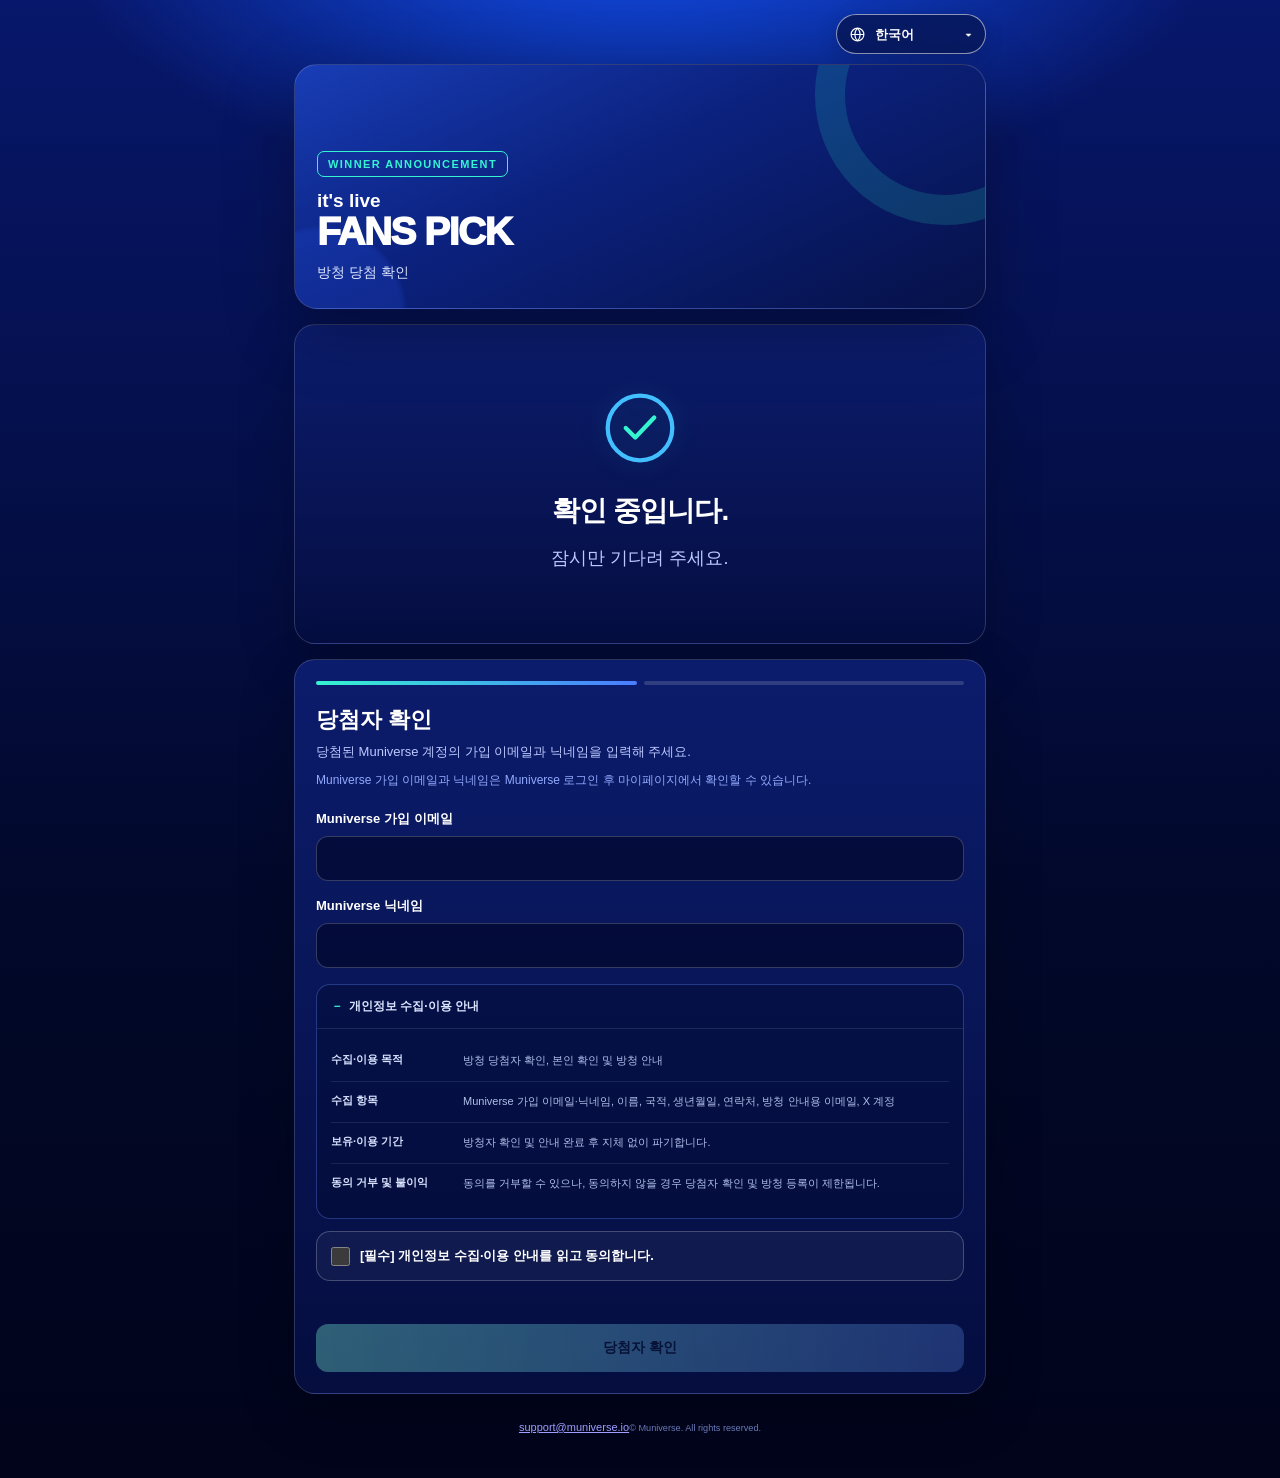
==== index.html @ 80bd9ce7 "Fix FANS PICK token recovery, request timing and undecided event date" ====
<!doctype html>
<html lang="ko" data-availability="blocked" data-page-state="closed"><head><meta charset="utf-8"><meta name="viewport" content="width=device-width,initial-scale=1,viewport-fit=cover"><meta name="color-scheme" content="dark"><meta name="referrer" content="no-referrer"><meta name="robots" content="noindex,nofollow,noarchive"><meta http-equiv="Content-Security-Policy" content="default-src 'none'; style-src 'self'; script-src 'self'; connect-src https://kkaoerbblpuszptiibvo.supabase.co; img-src 'self' data:; font-src 'self'; base-uri 'none'; form-action 'none'; object-src 'none'; upgrade-insecure-requests"><title>it's Live FANS PICK | 방청 당첨 확인</title><link rel="stylesheet" href="./styles.css"><link rel="stylesheet" href="./registration-v2.css"><link rel="stylesheet" href="./winner-ui.css"><link rel="stylesheet" href="./account-help.css"><link rel="stylesheet" href="./closed-page.css?v=20260908-closed2"><link rel="stylesheet" href="/music-core-attendee/availability.css?v=3"></head>
<body data-attendee-program="fans_pick"><main class="wrap"><header class="topbar"><span class="production-badge" id="statusBadge">OFFICIAL REGISTRATION</span><div class="language-picker"><svg class="language-icon" viewBox="0 0 24 24" aria-hidden="true"><circle cx="12" cy="12" r="9"></circle><path d="M3 12h18M12 3c2.5 2.6 3.8 5.6 3.8 9S14.5 18.4 12 21M12 3C9.5 5.6 8.2 8.6 8.2 12S9.5 18.4 12 21"></path></svg><select class="lang" id="lang" aria-label="Language / 언어"><option value="ko">한국어</option><option value="ja">日本語</option><option value="en">English</option><option value="zh-TW">繁體中文</option><option value="zh-CN">简体中文</option></select></div></header>
<section class="hero" aria-labelledby="heroTitle"><div class="hero-orb hero-orb-a" aria-hidden="true"></div><div class="hero-orb hero-orb-b" aria-hidden="true"></div><div class="hero-content"><span class="eyebrow">WINNER ANNOUNCEMENT</span><div class="its">it's live</div><div class="cover">FANS PICK</div><p class="hero-sub" id="heroTitle">방청 당첨 확인</p></div></section>
<section class="card closed-card" id="closedCard" aria-labelledby="closedTitle" aria-describedby="closedDesc" aria-live="polite"><div class="closed-content"><svg class="closed-icon" viewBox="0 0 80 80" aria-hidden="true"><circle cx="40" cy="40" r="34"></circle><path d="M25 40l10 10 20-21"></path></svg><h1 id="closedTitle">확인 중입니다.</h1><p class="lead closed-lead" id="closedDesc">잠시만 기다려 주세요.</p></div></section>
<section class="card" id="step1"><div class="steps" aria-hidden="true"><i class="on"></i><i></i></div><h1 id="step1Title">당첨자 확인</h1><p class="lead" id="step1Desc">당첨된 Muniverse 계정의 이메일과 닉네임을 입력해 주세요.</p><p class="account-help" id="step1AccountHelp">가입 이메일과 닉네임은 Muniverse 마이페이지에서 확인할 수 있습니다.</p><div class="field"><label for="email" id="emailLabel">Muniverse 가입 이메일</label><input id="email" type="email" maxlength="254" autocomplete="email" inputmode="email"></div><div class="field"><label for="nickname" id="nicknameLabel">Muniverse 닉네임</label><input id="nickname" maxlength="80" autocomplete="off"></div><div class="honeypot" aria-hidden="true"><label for="website">Website</label><input id="website" tabindex="-1" autocomplete="off"></div><details class="privacy" open><summary id="privacyTitle">개인정보 수집·이용 안내</summary><div class="privacy-panel" id="privacyText"></div></details><label class="consent-box"><input id="consent" type="checkbox"><span id="consentLabel">[필수] 개인정보 수집·이용에 동의합니다.</span></label><div class="message" id="verifyMessage" role="status" aria-live="polite"></div><button class="primary" id="verifyBtn" type="button" disabled>당첨자 확인</button></section>
<section class="card hidden" id="step2"><div class="steps" aria-hidden="true"><i class="on"></i><i class="on"></i></div><h1 id="step2Title">방청자 정보 입력</h1><p class="lead" id="step2Desc">본인 확인과 방청 안내에 사용할 정보를 입력합니다.</p><div class="grid"><div class="field"><label for="name" id="nameLabel">이름</label><input id="name" maxlength="100" autocomplete="name"></div><div class="field"><label for="birthDate" id="birthLabel">생년월일</label><input id="birthDate" type="date" autocomplete="bday"></div><div class="field full-span"><label id="nationalityLabel">국적</label><div class="choice-row" role="radiogroup" aria-labelledby="nationalityLabel"><label class="choice-card"><input type="radio" name="nationalityMode" value="KR" checked><span id="nationalityKoreanLabel">한국인</span></label><label class="choice-card"><input type="radio" name="nationalityMode" value="NON_KR"><span id="nationalityForeignLabel">한국인 아님</span></label></div><div id="countryWrap" class="sub-field hidden"><label for="country" id="countryLabel">국가 선택</label><select id="country" autocomplete="country"></select></div><input id="nationality" type="hidden" value="KR"><p class="hint" id="nationalityHint"></p></div><div class="field full-span phone-field"><label id="phoneLabel">연락처</label><div class="choice-row" role="radiogroup" aria-labelledby="phoneLabel"><label class="choice-card"><input type="radio" name="phoneMode" value="KR" checked><span id="phoneKoreanLabel">한국 번호 있음</span></label><label class="choice-card"><input type="radio" name="phoneMode" value="INTL"><span id="phoneInternationalLabel">한국 번호 없음</span></label></div><div id="koreanPhoneWrap" class="sub-field"><input id="koreanPhone" type="tel" maxlength="20" autocomplete="tel-national" placeholder="010-1234-5678"></div><div id="internationalPhoneWrap" class="sub-field hidden"><input id="internationalPhone" type="tel" maxlength="40" autocomplete="tel" placeholder="+1 212 555 1234"></div><input id="phone" type="hidden"><p class="hint" id="phoneHint"></p></div></div><div class="field field-top"><label for="xAccount" id="xAccountLabel">X 계정</label><input id="xAccount" maxlength="100" autocomplete="off" autocapitalize="none" spellcheck="false" placeholder="@username"><p class="hint" id="xAccountHint">@아이디 또는 X 프로필 주소를 입력해 주세요.</p></div><div class="field field-top"><label for="contactEmail" id="contactLabel">방청 안내용 이메일</label><input id="contactEmail" type="email" maxlength="254" autocomplete="email"><p class="hint" id="contactHint"></p></div><div class="notice" id="noticeText">만 15세 이상만 참여할 수 있습니다. 방청 당일 사진이 있는 신분증이 필요합니다.</div><div class="message error" id="submitMessage" role="status" aria-live="polite"></div><button class="primary" id="submitBtn" type="button">방청자 정보 등록</button></section>
<section class="card hidden" id="done" aria-live="polite"><div class="done-wrap"><div class="done-check" id="doneCheck">✓</div><h1 id="doneTitle">등록 완료</h1><p class="lead" id="doneDesc">방청자 정보가 정상적으로 등록되었습니다.</p></div></section><section class="card hidden already-card" id="already" aria-live="polite"><h1 id="alreadyMessage">이미 등록이 완료되었습니다.</h1></section><footer><a href="mailto:support@muniverse.io">support@muniverse.io</a><small>© Muniverse. All rights reserved.</small></footer></main>
<script src="/music-core-attendee/availability.js?v=20260908-qa9" defer></script><script src="./backend-router.js?v=20260908-qa9" defer></script><script src="./app.js?v=20260908-qa9" defer></script><script src="./account-help.js" defer></script><script src="./phone.js" defer></script><script src="./x-account.js?v=20260831-x1" defer></script><script src="./winner-ui.js" defer></script></body></html>
---- styles.css ----
:root{--mint:#35f4d0;--blue:#2e67ff;--line:rgba(255,255,255,.16);--muted:#bcc8ff;--bg:#02082a}*{box-sizing:border-box}html,body{margin:0;min-height:100%;background:var(--bg);color:#fff;font-family:-apple-system,BlinkMacSystemFont,"Segoe UI","Noto Sans KR","Noto Sans JP",Arial,sans-serif}body{min-height:100vh;background:radial-gradient(900px 480px at 50% -8%,#1457ff 0%,transparent 67%),linear-gradient(180deg,#07176b 0%,#02082a 61%,#01041a 100%)}button,input,select{font:inherit}.wrap{max-width:720px;margin:auto;padding:14px 14px calc(42px + env(safe-area-inset-bottom))}.topbar{display:flex;justify-content:space-between;align-items:center;gap:12px;margin-bottom:10px}.production-badge{font-size:10px;font-weight:900;color:#001a36;background:var(--mint);padding:7px 10px;border-radius:999px;letter-spacing:.07em}.language-picker{position:relative;display:flex;align-items:center;min-width:150px;height:40px;border:1px solid rgba(255,255,255,.55);border-radius:999px;background:rgba(8,25,96,.92);box-shadow:0 5px 20px rgba(0,0,0,.16)}.language-icon{position:absolute;left:12px;width:17px;height:17px;fill:none;stroke:#fff;stroke-width:1.7;pointer-events:none}.lang{width:100%;height:100%;appearance:none;-webkit-appearance:none;background:transparent;color:#fff;border:0;border-radius:999px;padding:0 32px 0 38px;font-size:13px;font-weight:750;outline:none;cursor:pointer}.language-picker:after{content:"⌄";position:absolute;right:12px;top:7px;color:#fff;font-size:17px;pointer-events:none}.lang option{background:#07185f;color:#fff}.hero{position:relative;overflow:hidden;border:1px solid var(--line);border-radius:23px;padding:26px 22px;min-height:245px;display:flex;flex-direction:column;justify-content:flex-end;background:linear-gradient(155deg,#183db6 0%,#0b217d 44%,#061148 100%);box-shadow:0 20px 70px rgba(0,0,0,.3)}.hero-orb{position:absolute;border-radius:50%;pointer-events:none}.hero-orb-a{width:260px;height:260px;right:-90px;top:-100px;border:30px solid rgba(45,244,208,.15)}.hero-orb-b{width:170px;height:170px;left:-60px;bottom:-90px;background:rgba(49,93,255,.18);filter:blur(2px)}.hero-content{position:relative;z-index:1}.eyebrow{display:inline-flex;border:1px solid var(--mint);color:var(--mint);padding:6px 10px;border-radius:7px;font-size:11px;font-weight:900;letter-spacing:.13em;margin-bottom:13px}.its{font-size:19px;font-weight:800;font-style:normal}.cover{font-size:39px;line-height:1;font-weight:950;letter-spacing:-.04em}.hero-sub{margin:13px 0 0;color:#dce5ff;font-size:14px}.card{margin-top:15px;padding:21px;background:linear-gradient(180deg,rgba(12,29,111,.97),rgba(5,14,64,.97));border:1px solid var(--line);border-radius:21px;box-shadow:0 18px 55px rgba(0,0,0,.22)}.steps{display:flex;gap:7px;margin-bottom:20px}.steps i{height:4px;flex:1;background:rgba(255,255,255,.15);border-radius:99px}.steps i.on{background:linear-gradient(90deg,var(--mint),#4a7cff)}h1{font-size:22px;margin:0 0 7px}.lead{font-size:13px;line-height:1.6;color:var(--muted);margin:0 0 21px}.field{margin-bottom:16px}.field-top{margin-top:16px}label{display:block;font-size:13px;font-weight:850;margin-bottom:8px}input,.field select{width:100%;background:rgba(0,5,36,.58);color:#fff;border:1px solid rgba(255,255,255,.2);border-radius:12px;padding:13px;font-size:15px;outline:none}.field select{appearance:none;-webkit-appearance:none;padding-right:36px;background-image:linear-gradient(45deg,transparent 50%,#9eb0ea 50%),linear-gradient(135deg,#9eb0ea 50%,transparent 50%);background-position:calc(100% - 17px) 50%,calc(100% - 12px) 50%;background-size:5px 5px,5px 5px;background-repeat:no-repeat}.field select option,.phone-mode option{background:#07185f;color:#fff}input:focus,.field select:focus{border-color:var(--mint);box-shadow:0 0 0 3px rgba(53,244,208,.11)}.privacy{margin:11px 0 0;border:1px solid rgba(95,132,255,.35);border-radius:14px;background:rgba(2,8,42,.38);overflow:hidden}.privacy summary{cursor:pointer;color:#dce5ff;font-size:12px;font-weight:800;padding:13px 14px;list-style:none}.privacy summary::-webkit-details-marker{display:none}.privacy summary:before{content:"＋";display:inline-block;width:18px;color:var(--mint)}.privacy[open] summary:before{content:"－"}.privacy[open] summary{border-bottom:1px solid rgba(255,255,255,.1)}.privacy-panel{padding:12px 14px 14px}.privacy-mode{padding:10px 11px;border-radius:10px;background:rgba(53,244,208,.08);border:1px solid rgba(53,244,208,.2);color:#dffff8;font-size:11px;line-height:1.55;margin-bottom:9px}.privacy-law{font-size:10.5px;color:#91a9ff;margin:0 0 9px;line-height:1.5}.privacy-grid{margin:0}.privacy-grid>div{display:grid;grid-template-columns:104px 1fr;gap:10px;padding:9px 0;border-top:1px solid rgba(255,255,255,.08)}.privacy-grid>div:first-child{border-top:0}.privacy-grid dt{font-size:11px;font-weight:850;color:#cdd8ff}.privacy-grid dd{margin:0;font-size:11px;line-height:1.58;color:#aebcec;word-break:keep-all}.privacy-grid dd b{color:#e6edff}.privacy-footnote{margin:9px 0 0;font-size:10px;line-height:1.55;color:#7488c8}.consent-box{display:flex;gap:10px;align-items:flex-start;padding:14px;border:1px solid rgba(255,255,255,.22);border-radius:14px;background:rgba(255,255,255,.045);margin:12px 0 0;cursor:pointer}.consent-box:has(input:checked){border-color:rgba(53,244,208,.48);background:rgba(53,244,208,.07)}.consent-box input{width:19px;height:19px;margin:1px 0 0;accent-color:var(--mint);flex:0 0 auto}.consent-box span{font-size:13px;line-height:1.5}.primary{width:100%;margin-top:14px;padding:15px;border:0;border-radius:12px;color:#001937;background:linear-gradient(100deg,var(--mint),#2f73ff);font-size:14px;font-weight:900;cursor:pointer}.primary:disabled{opacity:.38;cursor:not-allowed;filter:saturate(.6)}.grid{display:grid;grid-template-columns:1fr 1fr;gap:12px}.grid .field{margin:0}.hint{font-size:12px;color:#9eb0ea;margin:7px 0 0;line-height:1.55}.compact-hint{font-size:11px}.phone-field{margin-bottom:4px}.phone-mode{width:100%;background:rgba(0,5,36,.58);color:#fff;border:1px solid rgba(255,255,255,.2);border-radius:12px;padding:12px 13px;margin-bottom:9px;outline:none}.phone-input-row{display:grid;grid-template-columns:auto 1fr;align-items:stretch}.dial-prefix{min-width:72px;display:flex;align-items:center;justify-content:center;padding:0 12px;border:1px solid rgba(255,255,255,.2);border-right:0;border-radius:12px 0 0 12px;background:rgba(20,42,123,.92);color:#dce5ff;font-weight:850;font-size:14px}.phone-input-row input{border-radius:0 12px 12px 0}.other-code{margin:9px 0 0}.other-code label{font-size:11px;color:#b9c8f6}.other-code input{max-width:160px}.notice{margin-top:17px;padding:13px;border-radius:13px;background:rgba(53,244,208,.06);border:1px solid rgba(53,244,208,.18);color:#dcfff7;font-size:12px;line-height:1.7}.message{min-height:18px;margin-top:11px;font-size:12px;color:#72ffdf}.message.error{color:#ff9bab}.hidden{display:none!important}.busy{opacity:.6;pointer-events:none}.done-wrap{text-align:center;padding:15px 0 7px}.done-check{display:grid;place-items:center;width:64px;height:64px;border-radius:50%;margin:0 auto 17px;background:linear-gradient(145deg,var(--mint),#315dff);font-size:30px;color:#00203b}footer{text-align:center;margin-top:24px;color:#697bb9;font-size:11px;line-height:1.7}@media(max-width:520px){.wrap{padding-left:12px;padding-right:12px}.hero{min-height:225px;padding:21px 18px}.cover{font-size:35px}.card{padding:18px}.grid{grid-template-columns:1fr}.language-picker{min-width:138px}.production-badge{font-size:9px;padding:7px 8px}.privacy-grid>div{grid-template-columns:1fr;gap:4px}.privacy-grid dt{font-size:11px}.privacy-grid dd{font-size:10.8px}.dial-prefix{min-width:66px}}
---- registration-v2.css ----
/* Unified registration controls */
.honeypot{position:absolute!important;left:-10000px!important;width:1px!important;height:1px!important;overflow:hidden!important;opacity:0!important;pointer-events:none!important}
.full-span{grid-column:1/-1}
.choice-row{display:grid;grid-template-columns:1fr 1fr;gap:9px;margin-top:2px}
.choice-card{display:flex;align-items:center;gap:9px;min-height:48px;margin:0;padding:11px 12px;border:1px solid rgba(255,255,255,.2);border-radius:12px;background:rgba(0,5,36,.44);cursor:pointer;font-size:12.5px;line-height:1.35}
.choice-card:has(input:checked){border-color:rgba(53,244,208,.62);background:rgba(53,244,208,.09);box-shadow:0 0 0 2px rgba(53,244,208,.08)}
.choice-card input{width:18px;height:18px;flex:0 0 18px;margin:0;padding:0;accent-color:var(--mint)}
.choice-card span{font-weight:750;color:#e7edff}
.sub-field{margin-top:10px}
.sub-field label{font-size:11px;color:#b9c8f6}
.sub-field select,.sub-field input{width:100%}
.privacy-grid{margin:0}
.privacy-grid>div{display:grid;grid-template-columns:120px 1fr;gap:12px;padding:11px 0;border-top:1px solid rgba(255,255,255,.09)}
.privacy-grid>div:first-child{border-top:0}
.privacy-grid dt{font-size:11px;font-weight:850;color:#d9e2ff}
.privacy-grid dd{margin:0;font-size:11px;line-height:1.62;color:#afbee9;word-break:keep-all}
.preview-notice{margin:0 0 18px;padding:11px 13px;border:1px solid rgba(53,244,208,.24);border-radius:11px;background:rgba(53,244,208,.07);color:#dffff8;font-size:12px;line-height:1.55;text-align:center}
.already-card{text-align:center;padding-block:42px}
.already-card h1{margin:0;font-size:22px;line-height:1.55;word-break:keep-all}
.already-state footer{display:none}
@media(max-width:520px){.choice-row{grid-template-columns:1fr}.privacy-grid>div{grid-template-columns:1fr;gap:4px}.privacy-grid dt{padding-bottom:0}.full-span{grid-column:auto}}
---- winner-ui.css ----
.winner-modal-open {
  overflow: hidden;
}

.winner-modal-backdrop {
  position: fixed;
  inset: 0;
  z-index: 10000;
  display: none;
  place-items: center;
  padding: 24px;
  background: rgba(1, 7, 31, 0.78);
  backdrop-filter: blur(8px);
  -webkit-backdrop-filter: blur(8px);
}

.winner-modal-backdrop.is-open {
  display: grid;
}

.winner-modal {
  width: min(100%, 440px);
  border: 1px solid rgba(89, 230, 224, 0.42);
  border-radius: 22px;
  padding: 28px;
  background: linear-gradient(180deg, #10265d 0%, #09183f 100%);
  box-shadow: 0 24px 80px rgba(0, 0, 0, 0.42);
  text-align: center;
}

.winner-modal-title {
  margin: 0;
  color: #ffffff;
  font-size: 22px;
  line-height: 1.35;
  font-weight: 800;
  letter-spacing: -0.02em;
}

.winner-modal-body {
  margin: 12px 0 22px;
  color: #cdd9ff;
  font-size: 15px;
  line-height: 1.65;
  word-break: keep-all;
}

.winner-modal-button {
  width: 100%;
  min-height: 50px;
  border: 0;
  border-radius: 14px;
  background: linear-gradient(90deg, #3be5d1 0%, #3478ff 100%);
  color: #04122d;
  font: inherit;
  font-weight: 800;
  cursor: pointer;
}

.winner-modal-button:focus-visible {
  outline: 3px solid rgba(255, 255, 255, 0.9);
  outline-offset: 3px;
}

#alreadyMessage::after {
  display: block;
  margin-top: 14px;
  color: #cdd9ff;
  font-size: 15px;
  line-height: 1.65;
  font-weight: 500;
  letter-spacing: normal;
  word-break: keep-all;
}

html[lang="ko"] #alreadyMessage::after {
  content: "입력한 정보를 수정해야 하는 경우 support@muniverse.io로 문의해 주세요.";
}

html[lang="en"] #alreadyMessage::after {
  content: "If you need to update your information, please contact support@muniverse.io.";
}

html[lang="ja"] #alreadyMessage::after {
  content: "登録した情報の修正が必要な場合は、support@muniverse.io までお問い合わせください。";
}

html[lang="zh-TW"] #alreadyMessage::after {
  content: "如需修改已提交的資料，請聯絡 support@muniverse.io。";
}

html[lang="zh-CN"] #alreadyMessage::after {
  content: "如需修改已提交的信息，请联系 support@muniverse.io。";
}

@media (max-width: 520px) {
  .winner-modal-backdrop {
    padding: 18px;
  }

  .winner-modal {
    padding: 24px 20px;
    border-radius: 18px;
  }

  .winner-modal-title {
    font-size: 20px;
  }

  .winner-modal-body {
    font-size: 14px;
  }

  #alreadyMessage::after {
    font-size: 14px;
  }
}
---- account-help.css ----
.account-help {
  margin: -13px 0 21px;
  color: #91a9ff;
  font-size: 12px;
  line-height: 1.55;
  word-break: keep-all;
}

/* Top bar cleanup: remove the redundant registration badge and keep the
   language control visually balanced on the right. */
.production-badge {
  display: none !important;
}

.topbar {
  justify-content: flex-end !important;
}

.language-picker::after {
  content: "▾" !important;
  top: 50% !important;
  right: 13px !important;
  transform: translateY(-52%);
  font-size: 14px !important;
  line-height: 1 !important;
  font-family: Arial, sans-serif;
}

.lang {
  padding-right: 34px !important;
}

@media (max-width: 520px) {
  .account-help {
    font-size: 11.5px;
  }
}
---- closed-page.css ----
/* Keep the original page background, hero, card, and language control. */
.closed-card {
  display: grid;
  place-items: center;
  min-height: 320px;
  padding: 44px 24px 48px;
  text-align: center;
}
.closed-content { width: 100%; min-width: 0; }
.closed-icon {
  display: block;
  width: 76px;
  height: 76px;
  margin: 0 auto 24px;
  fill: none;
  stroke-width: 4.5;
  stroke-linecap: round;
  stroke-linejoin: round;
  filter: drop-shadow(0 0 12px rgba(53, 244, 208, .18));
}
.closed-icon circle { stroke: #42bfff; }
.closed-icon path { stroke: var(--mint); }
.closed-card h1 {
  margin: 0;
  font-size: 28px;
  font-weight: 800;
  line-height: 1.5;
  letter-spacing: -.03em;
  word-break: keep-all;
  overflow-wrap: anywhere;
}
.closed-lead {
  margin: 12px 0 0;
  font-size: 18px;
  line-height: 1.65;
  color: var(--muted);
  word-break: keep-all;
  overflow-wrap: anywhere;
}
.lang:focus-visible { outline: 2px solid var(--mint); outline-offset: 4px; }
@media (max-width: 520px) {
  .closed-card { min-height: 285px; padding: 34px 18px 38px; }
  .closed-icon { width: 64px; height: 64px; margin-bottom: 20px; }
  .closed-card h1 { font-size: 22px; }
  .closed-lead { font-size: 15px; margin-top: 12px; }
}
@media (prefers-reduced-motion: reduce) {
  .closed-icon { filter: none; }
}
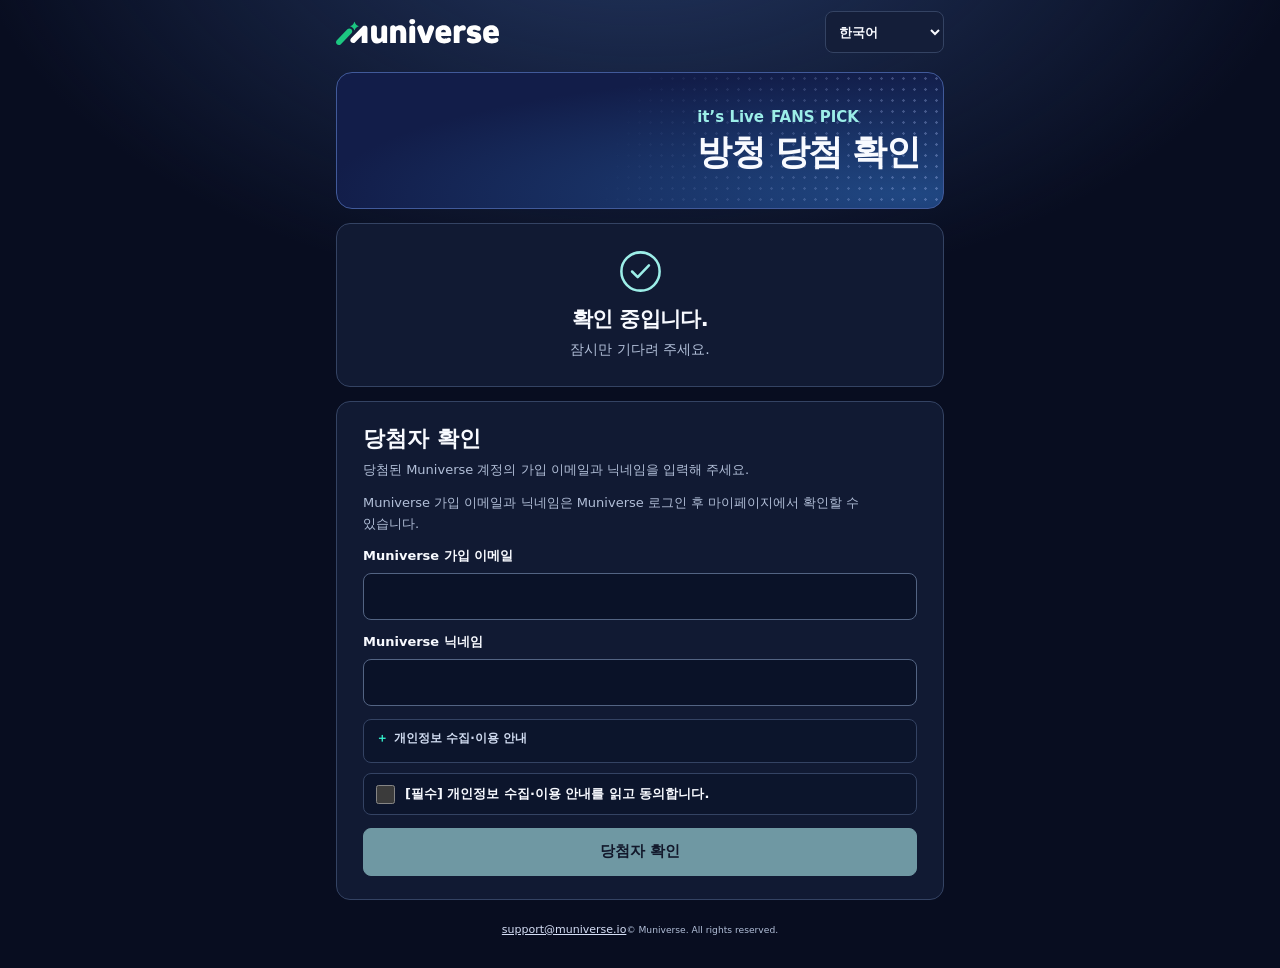
==== commit 755c3155: "Update the attendee confirmation mobile layout" ====
--- a/index.html
+++ b/index.html
@@ -1,9 +1,10 @@
 <!doctype html>
-<html lang="ko" data-availability="blocked" data-page-state="closed"><head><meta charset="utf-8"><meta name="viewport" content="width=device-width,initial-scale=1,viewport-fit=cover"><meta name="color-scheme" content="dark"><meta name="referrer" content="no-referrer"><meta name="robots" content="noindex,nofollow,noarchive"><meta http-equiv="Content-Security-Policy" content="default-src 'none'; style-src 'self'; script-src 'self'; connect-src https://kkaoerbblpuszptiibvo.supabase.co; img-src 'self' data:; font-src 'self'; base-uri 'none'; form-action 'none'; object-src 'none'; upgrade-insecure-requests"><title>it's Live FANS PICK | 방청 당첨 확인</title><link rel="stylesheet" href="./styles.css"><link rel="stylesheet" href="./registration-v2.css"><link rel="stylesheet" href="./winner-ui.css"><link rel="stylesheet" href="./account-help.css"><link rel="stylesheet" href="./closed-page.css?v=20260908-closed2"><link rel="stylesheet" href="/music-core-attendee/availability.css?v=3"></head>
-<body data-attendee-program="fans_pick"><main class="wrap"><header class="topbar"><span class="production-badge" id="statusBadge">OFFICIAL REGISTRATION</span><div class="language-picker"><svg class="language-icon" viewBox="0 0 24 24" aria-hidden="true"><circle cx="12" cy="12" r="9"></circle><path d="M3 12h18M12 3c2.5 2.6 3.8 5.6 3.8 9S14.5 18.4 12 21M12 3C9.5 5.6 8.2 8.6 8.2 12S9.5 18.4 12 21"></path></svg><select class="lang" id="lang" aria-label="Language / 언어"><option value="ko">한국어</option><option value="ja">日本語</option><option value="en">English</option><option value="zh-TW">繁體中文</option><option value="zh-CN">简体中文</option></select></div></header>
-<section class="hero" aria-labelledby="heroTitle"><div class="hero-orb hero-orb-a" aria-hidden="true"></div><div class="hero-orb hero-orb-b" aria-hidden="true"></div><div class="hero-content"><span class="eyebrow">WINNER ANNOUNCEMENT</span><div class="its">it's live</div><div class="cover">FANS PICK</div><p class="hero-sub" id="heroTitle">방청 당첨 확인</p></div></section>
+<html lang="ko" data-availability="blocked" data-page-state="closed"><head><meta charset="utf-8"><meta name="viewport" content="width=device-width,initial-scale=1,viewport-fit=cover"><meta name="color-scheme" content="dark"><meta name="referrer" content="no-referrer"><meta name="robots" content="noindex,nofollow,noarchive"><meta http-equiv="Content-Security-Policy" content="default-src 'none'; style-src 'self'; script-src 'self'; connect-src https://kkaoerbblpuszptiibvo.supabase.co; img-src 'self' data:; font-src 'self'; base-uri 'none'; form-action 'none'; object-src 'none'; upgrade-insecure-requests"><title>it's Live FANS PICK | 방청 당첨 확인</title><link rel="stylesheet" href="./styles.css?v=20260915-reserve1"><link rel="stylesheet" href="./registration-v2.css"><link rel="stylesheet" href="./winner-ui.css"><link rel="stylesheet" href="./account-help.css"><link rel="stylesheet" href="./closed-page.css?v=20260908-closed2"><link rel="stylesheet" href="/music-core-attendee/availability.css?v=3"><link rel="stylesheet" href="./attendance-layout.css"></head>
+<body class="attendance-compact" data-attendee-program="fans_pick"><main class="wrap"><header class="topbar"><a class="brand-home" href="./" aria-label="Muniverse"><img src="./assets/muniverse-logo.svg" alt="" width="163" height="26"></a><span class="production-badge" id="statusBadge">OFFICIAL REGISTRATION</span><div class="language-picker"><svg class="language-icon" viewBox="0 0 24 24" aria-hidden="true"><circle cx="12" cy="12" r="9"></circle><path d="M3 12h18M12 3c2.5 2.6 3.8 5.6 3.8 9S14.5 18.4 12 21M12 3C9.5 5.6 8.2 8.6 8.2 12S9.5 18.4 12 21"></path></svg><select class="lang" id="lang" aria-label="Language / 언어"><option value="ko">한국어</option><option value="ja">日本語</option><option value="en">English</option><option value="zh-TW">繁體中文</option><option value="zh-CN">简体中文</option></select></div></header>
+<section class="hero" aria-labelledby="heroTitle"><div class="hero-orb hero-orb-a" aria-hidden="true"></div><div class="hero-orb hero-orb-b" aria-hidden="true"></div><div class="hero-content"><div class="fans-wordmark"><span class="its">it’s Live</span><span class="cover">FANS PICK</span></div><h1 class="hero-sub" id="heroTitle">방청 당첨 확인</h1></div></section>
 <section class="card closed-card" id="closedCard" aria-labelledby="closedTitle" aria-describedby="closedDesc" aria-live="polite"><div class="closed-content"><svg class="closed-icon" viewBox="0 0 80 80" aria-hidden="true"><circle cx="40" cy="40" r="34"></circle><path d="M25 40l10 10 20-21"></path></svg><h1 id="closedTitle">확인 중입니다.</h1><p class="lead closed-lead" id="closedDesc">잠시만 기다려 주세요.</p></div></section>
-<section class="card" id="step1"><div class="steps" aria-hidden="true"><i class="on"></i><i></i></div><h1 id="step1Title">당첨자 확인</h1><p class="lead" id="step1Desc">당첨된 Muniverse 계정의 이메일과 닉네임을 입력해 주세요.</p><p class="account-help" id="step1AccountHelp">가입 이메일과 닉네임은 Muniverse 마이페이지에서 확인할 수 있습니다.</p><div class="field"><label for="email" id="emailLabel">Muniverse 가입 이메일</label><input id="email" type="email" maxlength="254" autocomplete="email" inputmode="email"></div><div class="field"><label for="nickname" id="nicknameLabel">Muniverse 닉네임</label><input id="nickname" maxlength="80" autocomplete="off"></div><div class="honeypot" aria-hidden="true"><label for="website">Website</label><input id="website" tabindex="-1" autocomplete="off"></div><details class="privacy" open><summary id="privacyTitle">개인정보 수집·이용 안내</summary><div class="privacy-panel" id="privacyText"></div></details><label class="consent-box"><input id="consent" type="checkbox"><span id="consentLabel">[필수] 개인정보 수집·이용에 동의합니다.</span></label><div class="message" id="verifyMessage" role="status" aria-live="polite"></div><button class="primary" id="verifyBtn" type="button" disabled>당첨자 확인</button></section>
+<section class="card" id="step1"><div class="steps" aria-hidden="true"><i class="on"></i><i></i></div><h1 id="step1Title">당첨자 확인</h1><p class="lead" id="step1Desc">당첨된 Muniverse 계정의 이메일과 닉네임을 입력해 주세요.</p><p class="account-help" id="step1AccountHelp">가입 이메일과 닉네임은 Muniverse 마이페이지에서 확인할 수 있습니다.</p><div class="field"><label for="email" id="emailLabel">Muniverse 가입 이메일</label><input id="email" type="email" maxlength="254" autocomplete="email" inputmode="email"></div><div class="field"><label for="nickname" id="nicknameLabel">Muniverse 닉네임</label><input id="nickname" maxlength="80" autocomplete="off"></div><div class="honeypot" aria-hidden="true"><label for="website">Website</label><input id="website" tabindex="-1" autocomplete="off"></div><details class="privacy"><summary id="privacyTitle">개인정보 수집·이용 안내</summary><div class="privacy-panel" id="privacyText"></div></details><label class="consent-box"><input id="consent" type="checkbox"><span id="consentLabel">[필수] 개인정보 수집·이용에 동의합니다.</span></label><div class="message" id="verifyMessage" role="status" aria-live="polite"></div><button class="primary" id="verifyBtn" type="button" disabled>당첨자 확인</button></section>
+<section class="card hidden reserve-panel" id="reserve" aria-labelledby="reserveTitle" aria-live="polite"><h1 id="reserveTitle" tabindex="-1">예비 당첨자로 선정되셨습니다.</h1><p id="reserveBody">본 당첨자의 미등록으로 공석이 발생할 경우, 예비 당첨자 중 추가 당첨자를 선정해 개별 연락드립니다.</p><p id="reserveInstruction">추가 당첨 시 원활한 방청 안내를 위해 아래에서 방청자 정보를 미리 등록해 주세요.</p><p id="reserveNote" class="hint">정보 등록만으로는 방청이 확정되지 않습니다. 등록 후 개별적으로 최종 당첨 안내를 받으셔야 방청이 확정됩니다.</p></section>
 <section class="card hidden" id="step2"><div class="steps" aria-hidden="true"><i class="on"></i><i class="on"></i></div><h1 id="step2Title">방청자 정보 입력</h1><p class="lead" id="step2Desc">본인 확인과 방청 안내에 사용할 정보를 입력합니다.</p><div class="grid"><div class="field"><label for="name" id="nameLabel">이름</label><input id="name" maxlength="100" autocomplete="name"></div><div class="field"><label for="birthDate" id="birthLabel">생년월일</label><input id="birthDate" type="date" autocomplete="bday"></div><div class="field full-span"><label id="nationalityLabel">국적</label><div class="choice-row" role="radiogroup" aria-labelledby="nationalityLabel"><label class="choice-card"><input type="radio" name="nationalityMode" value="KR" checked><span id="nationalityKoreanLabel">한국인</span></label><label class="choice-card"><input type="radio" name="nationalityMode" value="NON_KR"><span id="nationalityForeignLabel">한국인 아님</span></label></div><div id="countryWrap" class="sub-field hidden"><label for="country" id="countryLabel">국가 선택</label><select id="country" autocomplete="country"></select></div><input id="nationality" type="hidden" value="KR"><p class="hint" id="nationalityHint"></p></div><div class="field full-span phone-field"><label id="phoneLabel">연락처</label><div class="choice-row" role="radiogroup" aria-labelledby="phoneLabel"><label class="choice-card"><input type="radio" name="phoneMode" value="KR" checked><span id="phoneKoreanLabel">한국 번호 있음</span></label><label class="choice-card"><input type="radio" name="phoneMode" value="INTL"><span id="phoneInternationalLabel">한국 번호 없음</span></label></div><div id="koreanPhoneWrap" class="sub-field"><input id="koreanPhone" type="tel" maxlength="20" autocomplete="tel-national" placeholder="010-1234-5678"></div><div id="internationalPhoneWrap" class="sub-field hidden"><input id="internationalPhone" type="tel" maxlength="40" autocomplete="tel" placeholder="+1 212 555 1234"></div><input id="phone" type="hidden"><p class="hint" id="phoneHint"></p></div></div><div class="field field-top"><label for="xAccount" id="xAccountLabel">X 계정</label><input id="xAccount" maxlength="100" autocomplete="off" autocapitalize="none" spellcheck="false" placeholder="@username"><p class="hint" id="xAccountHint">@아이디 또는 X 프로필 주소를 입력해 주세요.</p></div><div class="field field-top"><label for="contactEmail" id="contactLabel">방청 안내용 이메일</label><input id="contactEmail" type="email" maxlength="254" autocomplete="email"><p class="hint" id="contactHint"></p></div><div class="notice" id="noticeText">만 15세 이상만 참여할 수 있습니다. 방청 당일 사진이 있는 신분증이 필요합니다.</div><div class="message error" id="submitMessage" role="status" aria-live="polite"></div><button class="primary" id="submitBtn" type="button">방청자 정보 등록</button></section>
-<section class="card hidden" id="done" aria-live="polite"><div class="done-wrap"><div class="done-check" id="doneCheck">✓</div><h1 id="doneTitle">등록 완료</h1><p class="lead" id="doneDesc">방청자 정보가 정상적으로 등록되었습니다.</p></div></section><section class="card hidden already-card" id="already" aria-live="polite"><h1 id="alreadyMessage">이미 등록이 완료되었습니다.</h1></section><footer><a href="mailto:support@muniverse.io">support@muniverse.io</a><small>© Muniverse. All rights reserved.</small></footer></main>
-<script src="/music-core-attendee/availability.js?v=20260908-qa9" defer></script><script src="./backend-router.js?v=20260908-qa9" defer></script><script src="./app.js?v=20260908-qa9" defer></script><script src="./account-help.js" defer></script><script src="./phone.js" defer></script><script src="./x-account.js?v=20260831-x1" defer></script><script src="./winner-ui.js" defer></script></body></html>
+<section class="card hidden" id="done" aria-live="polite"><div class="done-wrap"><div class="done-check" id="doneCheck">✓</div><h1 id="doneTitle">등록 완료</h1><p class="lead" id="doneDesc">방청자 정보가 정상적으로 등록되었습니다.</p></div></section><section class="card hidden already-card" id="already" aria-live="polite"><h1 id="alreadyMessage">이미 등록이 완료되었습니다.</h1><p id="alreadyReserveNote" class="lead hidden"></p></section><footer><a href="mailto:support@muniverse.io">support@muniverse.io</a><small>© Muniverse. All rights reserved.</small></footer></main>
+<script src="/music-core-attendee/availability.js?v=20260908-qa9" defer></script><script src="./backend-router.js?v=20260908-qa9" defer></script><script src="./app.js?v=20260915-reserve1" defer></script><script src="./account-help.js" defer></script><script src="./phone.js" defer></script><script src="./x-account.js?v=20260831-x1" defer></script><script src="./winner-ui.js" defer></script></body></html>
--- a/styles.css
+++ b/styles.css
@@ -1 +1,2 @@
-:root{--mint:#35f4d0;--blue:#2e67ff;--line:rgba(255,255,255,.16);--muted:#bcc8ff;--bg:#02082a}*{box-sizing:border-box}html,body{margin:0;min-height:100%;background:var(--bg);color:#fff;font-family:-apple-system,BlinkMacSystemFont,"Segoe UI","Noto Sans KR","Noto Sans JP",Arial,sans-serif}body{min-height:100vh;background:radial-gradient(900px 480px at 50% -8%,#1457ff 0%,transparent 67%),linear-gradient(180deg,#07176b 0%,#02082a 61%,#01041a 100%)}button,input,select{font:inherit}.wrap{max-width:720px;margin:auto;padding:14px 14px calc(42px + env(safe-area-inset-bottom))}.topbar{display:flex;justify-content:space-between;align-items:center;gap:12px;margin-bottom:10px}.production-badge{font-size:10px;font-weight:900;color:#001a36;background:var(--mint);padding:7px 10px;border-radius:999px;letter-spacing:.07em}.language-picker{position:relative;display:flex;align-items:center;min-width:150px;height:40px;border:1px solid rgba(255,255,255,.55);border-radius:999px;background:rgba(8,25,96,.92);box-shadow:0 5px 20px rgba(0,0,0,.16)}.language-icon{position:absolute;left:12px;width:17px;height:17px;fill:none;stroke:#fff;stroke-width:1.7;pointer-events:none}.lang{width:100%;height:100%;appearance:none;-webkit-appearance:none;background:transparent;color:#fff;border:0;border-radius:999px;padding:0 32px 0 38px;font-size:13px;font-weight:750;outline:none;cursor:pointer}.language-picker:after{content:"⌄";position:absolute;right:12px;top:7px;color:#fff;font-size:17px;pointer-events:none}.lang option{background:#07185f;color:#fff}.hero{position:relative;overflow:hidden;border:1px solid var(--line);border-radius:23px;padding:26px 22px;min-height:245px;display:flex;flex-direction:column;justify-content:flex-end;background:linear-gradient(155deg,#183db6 0%,#0b217d 44%,#061148 100%);box-shadow:0 20px 70px rgba(0,0,0,.3)}.hero-orb{position:absolute;border-radius:50%;pointer-events:none}.hero-orb-a{width:260px;height:260px;right:-90px;top:-100px;border:30px solid rgba(45,244,208,.15)}.hero-orb-b{width:170px;height:170px;left:-60px;bottom:-90px;background:rgba(49,93,255,.18);filter:blur(2px)}.hero-content{position:relative;z-index:1}.eyebrow{display:inline-flex;border:1px solid var(--mint);color:var(--mint);padding:6px 10px;border-radius:7px;font-size:11px;font-weight:900;letter-spacing:.13em;margin-bottom:13px}.its{font-size:19px;font-weight:800;font-style:normal}.cover{font-size:39px;line-height:1;font-weight:950;letter-spacing:-.04em}.hero-sub{margin:13px 0 0;color:#dce5ff;font-size:14px}.card{margin-top:15px;padding:21px;background:linear-gradient(180deg,rgba(12,29,111,.97),rgba(5,14,64,.97));border:1px solid var(--line);border-radius:21px;box-shadow:0 18px 55px rgba(0,0,0,.22)}.steps{display:flex;gap:7px;margin-bottom:20px}.steps i{height:4px;flex:1;background:rgba(255,255,255,.15);border-radius:99px}.steps i.on{background:linear-gradient(90deg,var(--mint),#4a7cff)}h1{font-size:22px;margin:0 0 7px}.lead{font-size:13px;line-height:1.6;color:var(--muted);margin:0 0 21px}.field{margin-bottom:16px}.field-top{margin-top:16px}label{display:block;font-size:13px;font-weight:850;margin-bottom:8px}input,.field select{width:100%;background:rgba(0,5,36,.58);color:#fff;border:1px solid rgba(255,255,255,.2);border-radius:12px;padding:13px;font-size:15px;outline:none}.field select{appearance:none;-webkit-appearance:none;padding-right:36px;background-image:linear-gradient(45deg,transparent 50%,#9eb0ea 50%),linear-gradient(135deg,#9eb0ea 50%,transparent 50%);background-position:calc(100% - 17px) 50%,calc(100% - 12px) 50%;background-size:5px 5px,5px 5px;background-repeat:no-repeat}.field select option,.phone-mode option{background:#07185f;color:#fff}input:focus,.field select:focus{border-color:var(--mint);box-shadow:0 0 0 3px rgba(53,244,208,.11)}.privacy{margin:11px 0 0;border:1px solid rgba(95,132,255,.35);border-radius:14px;background:rgba(2,8,42,.38);overflow:hidden}.privacy summary{cursor:pointer;color:#dce5ff;font-size:12px;font-weight:800;padding:13px 14px;list-style:none}.privacy summary::-webkit-details-marker{display:none}.privacy summary:before{content:"＋";display:inline-block;width:18px;color:var(--mint)}.privacy[open] summary:before{content:"－"}.privacy[open] summary{border-bottom:1px solid rgba(255,255,255,.1)}.privacy-panel{padding:12px 14px 14px}.privacy-mode{padding:10px 11px;border-radius:10px;background:rgba(53,244,208,.08);border:1px solid rgba(53,244,208,.2);color:#dffff8;font-size:11px;line-height:1.55;margin-bottom:9px}.privacy-law{font-size:10.5px;color:#91a9ff;margin:0 0 9px;line-height:1.5}.privacy-grid{margin:0}.privacy-grid>div{display:grid;grid-template-columns:104px 1fr;gap:10px;padding:9px 0;border-top:1px solid rgba(255,255,255,.08)}.privacy-grid>div:first-child{border-top:0}.privacy-grid dt{font-size:11px;font-weight:850;color:#cdd8ff}.privacy-grid dd{margin:0;font-size:11px;line-height:1.58;color:#aebcec;word-break:keep-all}.privacy-grid dd b{color:#e6edff}.privacy-footnote{margin:9px 0 0;font-size:10px;line-height:1.55;color:#7488c8}.consent-box{display:flex;gap:10px;align-items:flex-start;padding:14px;border:1px solid rgba(255,255,255,.22);border-radius:14px;background:rgba(255,255,255,.045);margin:12px 0 0;cursor:pointer}.consent-box:has(input:checked){border-color:rgba(53,244,208,.48);background:rgba(53,244,208,.07)}.consent-box input{width:19px;height:19px;margin:1px 0 0;accent-color:var(--mint);flex:0 0 auto}.consent-box span{font-size:13px;line-height:1.5}.primary{width:100%;margin-top:14px;padding:15px;border:0;border-radius:12px;color:#001937;background:linear-gradient(100deg,var(--mint),#2f73ff);font-size:14px;font-weight:900;cursor:pointer}.primary:disabled{opacity:.38;cursor:not-allowed;filter:saturate(.6)}.grid{display:grid;grid-template-columns:1fr 1fr;gap:12px}.grid .field{margin:0}.hint{font-size:12px;color:#9eb0ea;margin:7px 0 0;line-height:1.55}.compact-hint{font-size:11px}.phone-field{margin-bottom:4px}.phone-mode{width:100%;background:rgba(0,5,36,.58);color:#fff;border:1px solid rgba(255,255,255,.2);border-radius:12px;padding:12px 13px;margin-bottom:9px;outline:none}.phone-input-row{display:grid;grid-template-columns:auto 1fr;align-items:stretch}.dial-prefix{min-width:72px;display:flex;align-items:center;justify-content:center;padding:0 12px;border:1px solid rgba(255,255,255,.2);border-right:0;border-radius:12px 0 0 12px;background:rgba(20,42,123,.92);color:#dce5ff;font-weight:850;font-size:14px}.phone-input-row input{border-radius:0 12px 12px 0}.other-code{margin:9px 0 0}.other-code label{font-size:11px;color:#b9c8f6}.other-code input{max-width:160px}.notice{margin-top:17px;padding:13px;border-radius:13px;background:rgba(53,244,208,.06);border:1px solid rgba(53,244,208,.18);color:#dcfff7;font-size:12px;line-height:1.7}.message{min-height:18px;margin-top:11px;font-size:12px;color:#72ffdf}.message.error{color:#ff9bab}.hidden{display:none!important}.busy{opacity:.6;pointer-events:none}.done-wrap{text-align:center;padding:15px 0 7px}.done-check{display:grid;place-items:center;width:64px;height:64px;border-radius:50%;margin:0 auto 17px;background:linear-gradient(145deg,var(--mint),#315dff);font-size:30px;color:#00203b}footer{text-align:center;margin-top:24px;color:#697bb9;font-size:11px;line-height:1.7}@media(max-width:520px){.wrap{padding-left:12px;padding-right:12px}.hero{min-height:225px;padding:21px 18px}.cover{font-size:35px}.card{padding:18px}.grid{grid-template-columns:1fr}.language-picker{min-width:138px}.production-badge{font-size:9px;padding:7px 8px}.privacy-grid>div{grid-template-columns:1fr;gap:4px}.privacy-grid dt{font-size:11px}.privacy-grid dd{font-size:10.8px}.dial-prefix{min-width:66px}}+:root{--mint:#35f4d0;--blue:#2e67ff;--line:rgba(255,255,255,.16);--muted:#bcc8ff;--bg:#02082a}*{box-sizing:border-box}html,body{margin:0;min-height:100%;background:var(--bg);color:#fff;font-family:-apple-system,BlinkMacSystemFont,"Segoe UI","Noto Sans KR","Noto Sans JP",Arial,sans-serif}body{min-height:100vh;background:radial-gradient(900px 480px at 50% -8%,#1457ff 0%,transparent 67%),linear-gradient(180deg,#07176b 0%,#02082a 61%,#01041a 100%)}button,input,select{font:inherit}.wrap{max-width:720px;margin:auto;padding:14px 14px calc(42px + env(safe-area-inset-bottom))}.topbar{display:flex;justify-content:space-between;align-items:center;gap:12px;margin-bottom:10px}.production-badge{font-size:10px;font-weight:900;color:#001a36;background:var(--mint);padding:7px 10px;border-radius:999px;letter-spacing:.07em}.language-picker{position:relative;display:flex;align-items:center;min-width:150px;height:40px;border:1px solid rgba(255,255,255,.55);border-radius:999px;background:rgba(8,25,96,.92);box-shadow:0 5px 20px rgba(0,0,0,.16)}.language-icon{position:absolute;left:12px;width:17px;height:17px;fill:none;stroke:#fff;stroke-width:1.7;pointer-events:none}.lang{width:100%;height:100%;appearance:none;-webkit-appearance:none;background:transparent;color:#fff;border:0;border-radius:999px;padding:0 32px 0 38px;font-size:13px;font-weight:750;outline:none;cursor:pointer}.language-picker:after{content:"⌄";position:absolute;right:12px;top:7px;color:#fff;font-size:17px;pointer-events:none}.lang option{background:#07185f;color:#fff}.hero{position:relative;overflow:hidden;border:1px solid var(--line);border-radius:23px;padding:26px 22px;min-height:245px;display:flex;flex-direction:column;justify-content:flex-end;background:linear-gradient(155deg,#183db6 0%,#0b217d 44%,#061148 100%);box-shadow:0 20px 70px rgba(0,0,0,.3)}.hero-orb{position:absolute;border-radius:50%;pointer-events:none}.hero-orb-a{width:260px;height:260px;right:-90px;top:-100px;border:30px solid rgba(45,244,208,.15)}.hero-orb-b{width:170px;height:170px;left:-60px;bottom:-90px;background:rgba(49,93,255,.18);filter:blur(2px)}.hero-content{position:relative;z-index:1}.eyebrow{display:inline-flex;border:1px solid var(--mint);color:var(--mint);padding:6px 10px;border-radius:7px;font-size:11px;font-weight:900;letter-spacing:.13em;margin-bottom:13px}.its{font-size:19px;font-weight:800;font-style:normal}.cover{font-size:39px;line-height:1;font-weight:950;letter-spacing:-.04em}.hero-sub{margin:13px 0 0;color:#dce5ff;font-size:14px}.card{margin-top:15px;padding:21px;background:linear-gradient(180deg,rgba(12,29,111,.97),rgba(5,14,64,.97));border:1px solid var(--line);border-radius:21px;box-shadow:0 18px 55px rgba(0,0,0,.22)}.steps{display:flex;gap:7px;margin-bottom:20px}.steps i{height:4px;flex:1;background:rgba(255,255,255,.15);border-radius:99px}.steps i.on{background:linear-gradient(90deg,var(--mint),#4a7cff)}h1{font-size:22px;margin:0 0 7px}.lead{font-size:13px;line-height:1.6;color:var(--muted);margin:0 0 21px}.field{margin-bottom:16px}.field-top{margin-top:16px}label{display:block;font-size:13px;font-weight:850;margin-bottom:8px}input,.field select{width:100%;background:rgba(0,5,36,.58);color:#fff;border:1px solid rgba(255,255,255,.2);border-radius:12px;padding:13px;font-size:15px;outline:none}.field select{appearance:none;-webkit-appearance:none;padding-right:36px;background-image:linear-gradient(45deg,transparent 50%,#9eb0ea 50%),linear-gradient(135deg,#9eb0ea 50%,transparent 50%);background-position:calc(100% - 17px) 50%,calc(100% - 12px) 50%;background-size:5px 5px,5px 5px;background-repeat:no-repeat}.field select option,.phone-mode option{background:#07185f;color:#fff}input:focus,.field select:focus{border-color:var(--mint);box-shadow:0 0 0 3px rgba(53,244,208,.11)}.privacy{margin:11px 0 0;border:1px solid rgba(95,132,255,.35);border-radius:14px;background:rgba(2,8,42,.38);overflow:hidden}.privacy summary{cursor:pointer;color:#dce5ff;font-size:12px;font-weight:800;padding:13px 14px;list-style:none}.privacy summary::-webkit-details-marker{display:none}.privacy summary:before{content:"＋";display:inline-block;width:18px;color:var(--mint)}.privacy[open] summary:before{content:"－"}.privacy[open] summary{border-bottom:1px solid rgba(255,255,255,.1)}.privacy-panel{padding:12px 14px 14px}.privacy-mode{padding:10px 11px;border-radius:10px;background:rgba(53,244,208,.08);border:1px solid rgba(53,244,208,.2);color:#dffff8;font-size:11px;line-height:1.55;margin-bottom:9px}.privacy-law{font-size:10.5px;color:#91a9ff;margin:0 0 9px;line-height:1.5}.privacy-grid{margin:0}.privacy-grid>div{display:grid;grid-template-columns:104px 1fr;gap:10px;padding:9px 0;border-top:1px solid rgba(255,255,255,.08)}.privacy-grid>div:first-child{border-top:0}.privacy-grid dt{font-size:11px;font-weight:850;color:#cdd8ff}.privacy-grid dd{margin:0;font-size:11px;line-height:1.58;color:#aebcec;word-break:keep-all}.privacy-grid dd b{color:#e6edff}.privacy-footnote{margin:9px 0 0;font-size:10px;line-height:1.55;color:#7488c8}.consent-box{display:flex;gap:10px;align-items:flex-start;padding:14px;border:1px solid rgba(255,255,255,.22);border-radius:14px;background:rgba(255,255,255,.045);margin:12px 0 0;cursor:pointer}.consent-box:has(input:checked){border-color:rgba(53,244,208,.48);background:rgba(53,244,208,.07)}.consent-box input{width:19px;height:19px;margin:1px 0 0;accent-color:var(--mint);flex:0 0 auto}.consent-box span{font-size:13px;line-height:1.5}.primary{width:100%;margin-top:14px;padding:15px;border:0;border-radius:12px;color:#001937;background:linear-gradient(100deg,var(--mint),#2f73ff);font-size:14px;font-weight:900;cursor:pointer}.primary:disabled{opacity:.38;cursor:not-allowed;filter:saturate(.6)}.grid{display:grid;grid-template-columns:1fr 1fr;gap:12px}.grid .field{margin:0}.hint{font-size:12px;color:#9eb0ea;margin:7px 0 0;line-height:1.55}.compact-hint{font-size:11px}.phone-field{margin-bottom:4px}.phone-mode{width:100%;background:rgba(0,5,36,.58);color:#fff;border:1px solid rgba(255,255,255,.2);border-radius:12px;padding:12px 13px;margin-bottom:9px;outline:none}.phone-input-row{display:grid;grid-template-columns:auto 1fr;align-items:stretch}.dial-prefix{min-width:72px;display:flex;align-items:center;justify-content:center;padding:0 12px;border:1px solid rgba(255,255,255,.2);border-right:0;border-radius:12px 0 0 12px;background:rgba(20,42,123,.92);color:#dce5ff;font-weight:850;font-size:14px}.phone-input-row input{border-radius:0 12px 12px 0}.other-code{margin:9px 0 0}.other-code label{font-size:11px;color:#b9c8f6}.other-code input{max-width:160px}.notice{margin-top:17px;padding:13px;border-radius:13px;background:rgba(53,244,208,.06);border:1px solid rgba(53,244,208,.18);color:#dcfff7;font-size:12px;line-height:1.7}.message{min-height:18px;margin-top:11px;font-size:12px;color:#72ffdf}.message.error{color:#ff9bab}.hidden{display:none!important}.busy{opacity:.6;pointer-events:none}.done-wrap{text-align:center;padding:15px 0 7px}.done-check{display:grid;place-items:center;width:64px;height:64px;border-radius:50%;margin:0 auto 17px;background:linear-gradient(145deg,var(--mint),#315dff);font-size:30px;color:#00203b}footer{text-align:center;margin-top:24px;color:#697bb9;font-size:11px;line-height:1.7}@media(max-width:520px){.wrap{padding-left:12px;padding-right:12px}.hero{min-height:225px;padding:21px 18px}.cover{font-size:35px}.card{padding:18px}.grid{grid-template-columns:1fr}.language-picker{min-width:138px}.production-badge{font-size:9px;padding:7px 8px}.privacy-grid>div{grid-template-columns:1fr;gap:4px}.privacy-grid dt{font-size:11px}.privacy-grid dd{font-size:10.8px}.dial-prefix{min-width:66px}}
+html:not([data-availability="open"]) #reserve{display:none!important}.reserve-panel{line-height:1.75;overflow-wrap:anywhere;word-break:keep-all}.reserve-panel h1{margin-bottom:16px}.reserve-panel p{font-size:14px}.reserve-panel .hint{font-size:12px;color:#bcc8ff}
--- a/attendance-layout.css
+++ b/attendance-layout.css
@@ -0,0 +1,255 @@
+.attendance-compact {
+  --page: #080d20;
+  --surface: #111a33;
+  --field: #0a1228;
+  --outline: #344363;
+  --text: #f8faff;
+  --support: #b1bed7;
+  --hero-start: #121d49;
+  --hero-end: #204782;
+  --hero-line: #415a9a;
+  --accent: #9ceee8;
+  --action: #86e8eb;
+  color: var(--text);
+  color-scheme: dark;
+  background: radial-gradient(ellipse 680px 420px at 50% -120px, #243863, transparent), var(--page);
+  font-family: Pretendard, Inter, "Apple SD Gothic Neo", "Noto Sans KR", "Noto Sans JP", system-ui, sans-serif;
+  -webkit-text-size-adjust: 100%;
+  text-size-adjust: 100%;
+}
+
+.attendance-compact[data-attendee-program="music_core"] {
+  --hero-start: #172d59;
+  --hero-end: #3a5491;
+  --hero-line: #596da0;
+  --accent: #ffc0df;
+  --action: #ffc0df;
+}
+
+.attendance-compact > :is(.wrap, .page-shell) {
+  width: min(608px, calc(100% - 40px));
+  max-width: none;
+  margin: 0 auto;
+  padding: 0 0 calc(20px + env(safe-area-inset-bottom));
+  background: transparent;
+  border: 0;
+  border-radius: 0;
+  box-shadow: none;
+  overflow: visible;
+}
+
+.attendance-compact .topbar {
+  position: relative;
+  display: flex;
+  justify-content: space-between !important;
+  align-items: center;
+  gap: 15px;
+  min-height: 64px;
+  padding: 8px 0;
+  margin: 0 0 8px;
+}
+
+.attendance-compact .brand-home { display: block; flex: none; }
+.attendance-compact .brand-home img { display: block; width: 163px; height: auto; }
+.attendance-compact .language-picker {
+  position: relative;
+  display: block;
+  min-width: 0;
+  width: auto;
+  height: auto;
+  margin: 0;
+  padding: 0;
+  background: #141e39;
+  border: 1px solid var(--outline);
+  border-radius: 8px;
+  box-shadow: none;
+}
+.attendance-compact .language-picker :is(.globe, .language-icon) { display: none; }
+.attendance-compact .language-picker::after { content: none !important; }
+.attendance-compact .language-picker select {
+  appearance: auto;
+  width: auto;
+  min-height: 40px;
+  padding: 0 9px;
+  font-size: 13px;
+  font-weight: 650;
+  color: var(--text);
+  background: transparent;
+  border: 0;
+  border-radius: 7px;
+  cursor: pointer;
+}
+.attendance-compact .language-picker option { color: var(--text); background: var(--surface); }
+
+.attendance-compact .hero {
+  position: relative;
+  display: grid;
+  place-items: center stretch;
+  isolation: isolate;
+  overflow: hidden;
+  min-height: 137px;
+  padding: 20px 24px;
+  margin: 0;
+  border: 1px solid var(--hero-line);
+  border-radius: 16px;
+  background: radial-gradient(ellipse at 95% 90%, var(--hero-end), var(--hero-start) 72%);
+  box-shadow: none;
+}
+.attendance-compact .hero::after {
+  content: "";
+  position: absolute;
+  inset: 0;
+  z-index: -1;
+  pointer-events: none;
+  background: radial-gradient(circle, #b5c8ff57 1px, transparent 1.5px) 0 0 / 11px 11px;
+  mask-image: linear-gradient(104deg, transparent 45%, #000 100%);
+}
+.attendance-compact :is(.hero-orb, .grid-overlay, .hero-spark, .hero .eyebrow, .hero-copy > p, .stepper, .verify-art, .number-badge, .steps) { display: none; }
+.attendance-compact .hero-inner {
+  display: flex;
+  align-items: center;
+  justify-content: flex-start;
+  position: relative;
+  gap: 16px;
+  width: 100%;
+  min-width: 0;
+  min-height: 0;
+  padding: 0;
+  margin: 0;
+  text-align: left;
+}
+.attendance-compact .hero-inner::before,
+.attendance-compact .hero-inner::after { content: none; }
+.attendance-compact .program-logo { flex: none; width: 78px; height: auto; }
+.attendance-compact .hero-copy { width: auto; min-width: 0; margin: 0; text-align: left; }
+.attendance-compact .hero-content { min-width: 0; }
+.attendance-compact .fans-wordmark { display: flex; flex-wrap: wrap; align-items: baseline; gap: 7px; color: var(--accent); }
+.attendance-compact .fans-wordmark :is(.its, .cover) { font-size: 15px; line-height: 1.22; letter-spacing: 0; font-weight: 800; }
+.attendance-compact .hero #heroTitle {
+  margin: 6px 0 0;
+  color: var(--text);
+  font-size: clamp(23px, 5vw, 35px);
+  font-weight: 840;
+  letter-spacing: -.045em;
+  line-height: 1.17;
+  white-space: normal;
+  overflow-wrap: anywhere;
+  text-align: left;
+}
+.attendance-compact[data-attendee-program="music_core"] #heroTitle { margin-top: 0; }
+.attendance-compact .hero #heroTitle em {
+  color: var(--accent);
+  font-size: .82em;
+  font-style: normal;
+  white-space: normal;
+}
+
+.attendance-compact :is(.panel, .card, #closedCard.closed-card) {
+  width: 100%;
+  max-width: none;
+  padding: 23px 26px;
+  margin: 14px 0 0;
+  border: 1px solid var(--outline);
+  border-radius: 14px;
+  background: var(--surface);
+  color: var(--text);
+  box-shadow: none;
+}
+.attendance-compact .verify-layout { display: block; padding: 0; margin: 0; }
+.attendance-compact .form-side { min-width: 0; }
+.attendance-compact .section-heading { display: block; margin: 0 0 16px; padding: 0; }
+.attendance-compact :is(.section-heading h2, .card h1, .reserve-panel h2) {
+  margin: 0 0 6px;
+  font-size: 22px;
+  font-weight: 810;
+  line-height: 1.3;
+  color: var(--text);
+}
+.attendance-compact :is(.section-heading p, .card .lead, .hint, .account-help, .done-content p, .closed-lead, .already-panel p, footer) { color: var(--support); }
+.attendance-compact :is(.card .lead, .account-help) { margin: 0 0 13px; font-size: 13px; }
+.attendance-compact .account-help { font-size: 12px; }
+.attendance-compact .field { margin: 0 0 13px; min-width: 0; }
+.attendance-compact .field label { color: var(--text); }
+.attendance-compact .field :is(input:not([type="radio"]), select),
+.attendance-compact .input-wrap {
+  width: 100%;
+  min-width: 0;
+  min-height: 46px;
+  border: 1px solid #536483;
+  border-radius: 8px;
+  background-color: var(--field);
+  color: var(--text);
+  box-shadow: none;
+}
+.attendance-compact .field :is(input, select) { font-size: 16px; }
+.attendance-compact .field input::placeholder { color: #9ba9c2; }
+.attendance-compact .input-wrap input { min-height: 44px; padding-block: 9px; border: 0 !important; background: transparent !important; box-shadow: none !important; }
+.attendance-compact .input-wrap > span { color: #afbddd; }
+.attendance-compact :is(input, select, button, summary, a):focus-visible { outline: 2px solid var(--accent); outline-offset: 2px; }
+.attendance-compact .input-wrap:focus-within { outline: 2px solid var(--accent); outline-offset: 2px; }
+.attendance-compact .field select option { background: var(--surface); color: var(--text); }
+
+.attendance-compact :is(.privacy, .consent-box, .consent-card, .choice-card, .event-date-card, .availability-date, .important-note, .notice, .already-panel) {
+  background: #0c152c;
+  border-color: var(--outline);
+  color: var(--text);
+  box-shadow: none;
+}
+.attendance-compact :is(.privacy summary, .privacy-grid dt, .privacy-grid dd, .privacy-grid dd b, .privacy-note, .privacy-content, .privacy-footnote, .choice-card span, .consent-card #consentLabel) { color: #d0dbf0; }
+.attendance-compact .privacy { border-radius: 8px; margin-top: 0; }
+.attendance-compact .privacy summary { min-height: 42px; padding: 10px 12px; line-height: 1.4; }
+.attendance-compact :is(.consent-box, .consent-card) { margin: 10px 0 0; padding: 10px 12px; border-radius: 8px; }
+.attendance-compact :is(.consent-box, .consent-card) input { accent-color: var(--action); }
+.attendance-compact .message:empty { display: none; }
+.attendance-compact .message { color: var(--accent); margin-top: 10px; }
+.attendance-compact .message.error { color: #ffb9c4; }
+.attendance-compact :is(.primary, .pixel-button) {
+  display: flex;
+  align-items: center;
+  justify-content: center;
+  gap: 8px;
+  width: 100%;
+  min-height: 48px;
+  margin: 13px 0 0;
+  padding: 9px 13px;
+  color: #101832;
+  background: var(--action);
+  border: 1px solid var(--action);
+  border-radius: 8px;
+  box-shadow: none;
+  font-size: 15px;
+  font-weight: 830;
+  text-shadow: none;
+}
+.attendance-compact :is(.primary, .pixel-button):disabled { opacity: .64; }
+.attendance-compact :is(.primary, .pixel-button) b { color: inherit; background: none; }
+.attendance-compact .done-content { min-width: 0; background: #0c152c; color: var(--text); border-color: var(--outline); box-shadow: none; }
+.attendance-compact :is(.done-content strong, .done-date, .already-panel strong) { color: var(--text); }
+.attendance-compact :is(.done-check, .success-icon) { background: var(--action); color: #111a32; box-shadow: none; }
+.attendance-compact #closedCard.closed-card { min-height: 0; padding: 25px 18px; }
+.attendance-compact #closedCard .closed-icon { width: 45px; height: 45px; margin: 0 auto 12px; filter: none; }
+.attendance-compact #closedCard .closed-icon :is(circle, path) { stroke: var(--accent); }
+.attendance-compact #closedCard #closedTitle { font-size: 21px; color: var(--text); }
+.attendance-compact #closedCard #closedDesc { font-size: 14px; line-height: 1.55; margin: 6px 0 0; color: var(--support); }
+.attendance-compact footer { padding: 9px 0; margin-top: 12px; border: 0; background: transparent; box-shadow: none; }
+.attendance-compact footer a { color: #d5def5; }
+.attendance-compact footer small { color: var(--support); }
+
+@media (max-width: 620px) {
+  .attendance-compact > :is(.wrap, .page-shell) { width: calc(100% - 28px); }
+  .attendance-compact .topbar { min-height: 54px; margin-bottom: 6px; }
+  .attendance-compact .brand-home img { width: 132px; }
+  .attendance-compact .hero { min-height: 112px; padding: 14px 17px; border-radius: 13px; }
+  .attendance-compact .hero-inner { gap: 12px; }
+  .attendance-compact .program-logo { width: clamp(55px, 16vw, 64px); }
+  .attendance-compact .hero #heroTitle { font-size: clamp(21px, 6vw, 27px); }
+  .attendance-compact :is(.panel, .card, #closedCard.closed-card) { padding: 16px 17px; margin-top: 12px; border-radius: 12px; }
+  .attendance-compact .section-heading { margin-bottom: 13px; }
+  .attendance-compact :is(.section-heading h2, .card h1) { font-size: 20px; }
+  .attendance-compact :is(.grid, .form-grid) { grid-template-columns: minmax(0, 1fr); }
+  .attendance-compact .field { margin-bottom: 11px; }
+}
+
+@media (max-width: 365px) {
+  .attendance-compact .choice-row { grid-template-columns: minmax(0, 1fr); }
+}
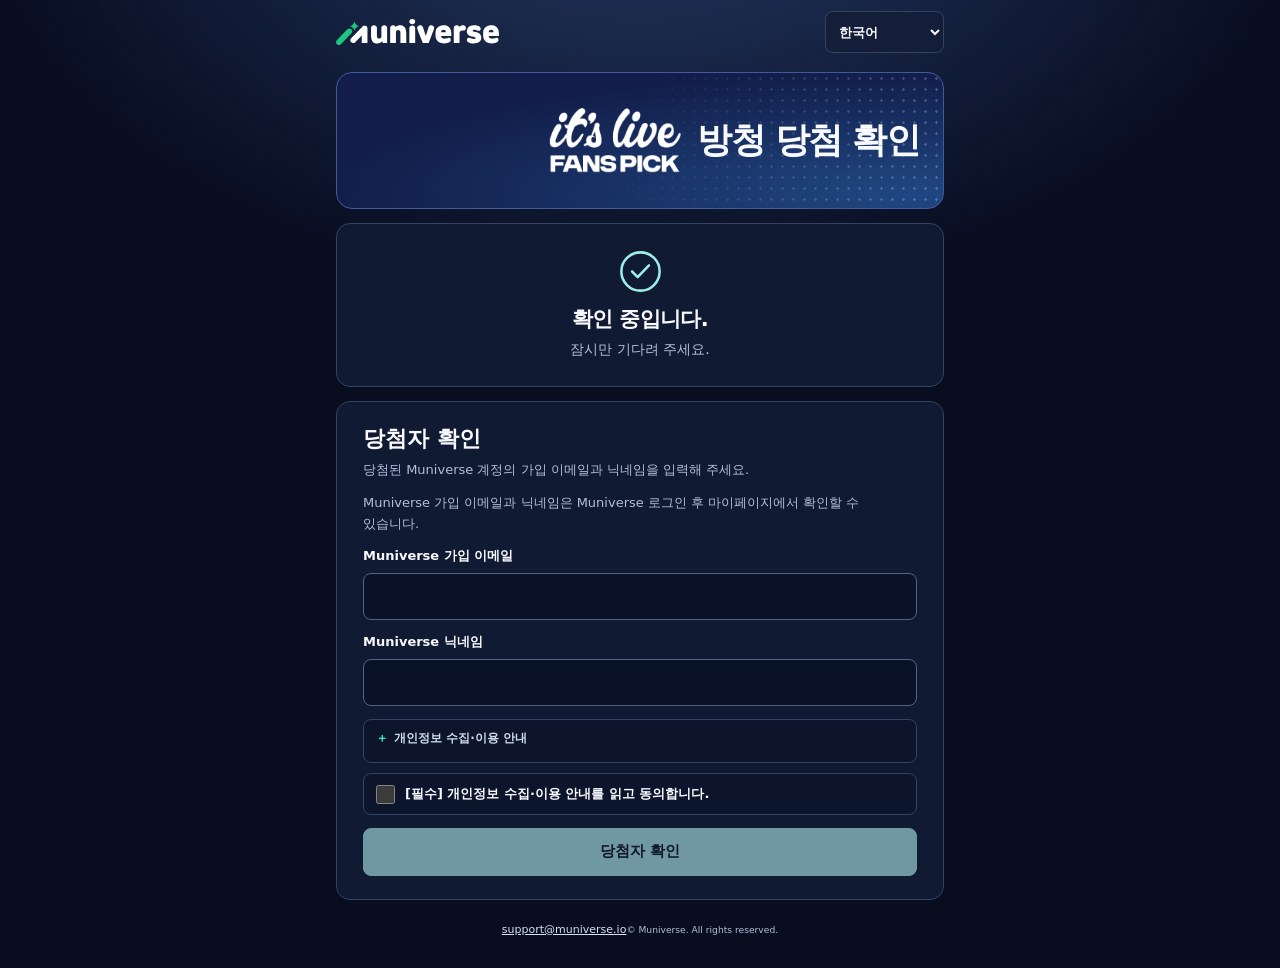
==== commit 010c2723: "Add official FANS PICK artwork to the attendance banner" ====
--- a/index.html
+++ b/index.html
@@ -1,7 +1,12 @@
 <!doctype html>
 <html lang="ko" data-availability="blocked" data-page-state="closed"><head><meta charset="utf-8"><meta name="viewport" content="width=device-width,initial-scale=1,viewport-fit=cover"><meta name="color-scheme" content="dark"><meta name="referrer" content="no-referrer"><meta name="robots" content="noindex,nofollow,noarchive"><meta http-equiv="Content-Security-Policy" content="default-src 'none'; style-src 'self'; script-src 'self'; connect-src https://kkaoerbblpuszptiibvo.supabase.co; img-src 'self' data:; font-src 'self'; base-uri 'none'; form-action 'none'; object-src 'none'; upgrade-insecure-requests"><title>it's Live FANS PICK | 방청 당첨 확인</title><link rel="stylesheet" href="./styles.css?v=20260915-reserve1"><link rel="stylesheet" href="./registration-v2.css"><link rel="stylesheet" href="./winner-ui.css"><link rel="stylesheet" href="./account-help.css"><link rel="stylesheet" href="./closed-page.css?v=20260908-closed2"><link rel="stylesheet" href="/music-core-attendee/availability.css?v=3"><link rel="stylesheet" href="./attendance-layout.css"></head>
 <body class="attendance-compact" data-attendee-program="fans_pick"><main class="wrap"><header class="topbar"><a class="brand-home" href="./" aria-label="Muniverse"><img src="./assets/muniverse-logo.svg" alt="" width="163" height="26"></a><span class="production-badge" id="statusBadge">OFFICIAL REGISTRATION</span><div class="language-picker"><svg class="language-icon" viewBox="0 0 24 24" aria-hidden="true"><circle cx="12" cy="12" r="9"></circle><path d="M3 12h18M12 3c2.5 2.6 3.8 5.6 3.8 9S14.5 18.4 12 21M12 3C9.5 5.6 8.2 8.6 8.2 12S9.5 18.4 12 21"></path></svg><select class="lang" id="lang" aria-label="Language / 언어"><option value="ko">한국어</option><option value="ja">日本語</option><option value="en">English</option><option value="zh-TW">繁體中文</option><option value="zh-CN">简体中文</option></select></div></header>
-<section class="hero" aria-labelledby="heroTitle"><div class="hero-orb hero-orb-a" aria-hidden="true"></div><div class="hero-orb hero-orb-b" aria-hidden="true"></div><div class="hero-content"><div class="fans-wordmark"><span class="its">it’s Live</span><span class="cover">FANS PICK</span></div><h1 class="hero-sub" id="heroTitle">방청 당첨 확인</h1></div></section>
+<section class="hero" aria-labelledby="heroTitle">
+  <div class="hero-inner">
+    <img class="program-logo" src="./assets/fans-pick-logo.png" alt="it’s Live FANS PICK" width="342" height="166">
+    <div class="hero-copy"><h1 id="heroTitle">방청 당첨 확인</h1></div>
+  </div>
+</section>
 <section class="card closed-card" id="closedCard" aria-labelledby="closedTitle" aria-describedby="closedDesc" aria-live="polite"><div class="closed-content"><svg class="closed-icon" viewBox="0 0 80 80" aria-hidden="true"><circle cx="40" cy="40" r="34"></circle><path d="M25 40l10 10 20-21"></path></svg><h1 id="closedTitle">확인 중입니다.</h1><p class="lead closed-lead" id="closedDesc">잠시만 기다려 주세요.</p></div></section>
 <section class="card" id="step1"><div class="steps" aria-hidden="true"><i class="on"></i><i></i></div><h1 id="step1Title">당첨자 확인</h1><p class="lead" id="step1Desc">당첨된 Muniverse 계정의 이메일과 닉네임을 입력해 주세요.</p><p class="account-help" id="step1AccountHelp">가입 이메일과 닉네임은 Muniverse 마이페이지에서 확인할 수 있습니다.</p><div class="field"><label for="email" id="emailLabel">Muniverse 가입 이메일</label><input id="email" type="email" maxlength="254" autocomplete="email" inputmode="email"></div><div class="field"><label for="nickname" id="nicknameLabel">Muniverse 닉네임</label><input id="nickname" maxlength="80" autocomplete="off"></div><div class="honeypot" aria-hidden="true"><label for="website">Website</label><input id="website" tabindex="-1" autocomplete="off"></div><details class="privacy"><summary id="privacyTitle">개인정보 수집·이용 안내</summary><div class="privacy-panel" id="privacyText"></div></details><label class="consent-box"><input id="consent" type="checkbox"><span id="consentLabel">[필수] 개인정보 수집·이용에 동의합니다.</span></label><div class="message" id="verifyMessage" role="status" aria-live="polite"></div><button class="primary" id="verifyBtn" type="button" disabled>당첨자 확인</button></section>
 <section class="card hidden reserve-panel" id="reserve" aria-labelledby="reserveTitle" aria-live="polite"><h1 id="reserveTitle" tabindex="-1">예비 당첨자로 선정되셨습니다.</h1><p id="reserveBody">본 당첨자의 미등록으로 공석이 발생할 경우, 예비 당첨자 중 추가 당첨자를 선정해 개별 연락드립니다.</p><p id="reserveInstruction">추가 당첨 시 원활한 방청 안내를 위해 아래에서 방청자 정보를 미리 등록해 주세요.</p><p id="reserveNote" class="hint">정보 등록만으로는 방청이 확정되지 않습니다. 등록 후 개별적으로 최종 당첨 안내를 받으셔야 방청이 확정됩니다.</p></section>
--- a/attendance-layout.css
+++ b/attendance-layout.css
@@ -122,11 +122,9 @@
 .attendance-compact .hero-inner::after { content: none; }
 .attendance-compact .program-logo { flex: none; width: 78px; height: auto; }
 .attendance-compact .hero-copy { width: auto; min-width: 0; margin: 0; text-align: left; }
-.attendance-compact .hero-content { min-width: 0; }
-.attendance-compact .fans-wordmark { display: flex; flex-wrap: wrap; align-items: baseline; gap: 7px; color: var(--accent); }
-.attendance-compact .fans-wordmark :is(.its, .cover) { font-size: 15px; line-height: 1.22; letter-spacing: 0; font-weight: 800; }
+.attendance-compact[data-attendee-program="fans_pick"] .program-logo { width: clamp(92px, 27vw, 132px); }
 .attendance-compact .hero #heroTitle {
-  margin: 6px 0 0;
+  margin: 0;
   color: var(--text);
   font-size: clamp(23px, 5vw, 35px);
   font-weight: 840;
@@ -136,7 +134,6 @@
   overflow-wrap: anywhere;
   text-align: left;
 }
-.attendance-compact[data-attendee-program="music_core"] #heroTitle { margin-top: 0; }
 .attendance-compact .hero #heroTitle em {
   color: var(--accent);
   font-size: .82em;
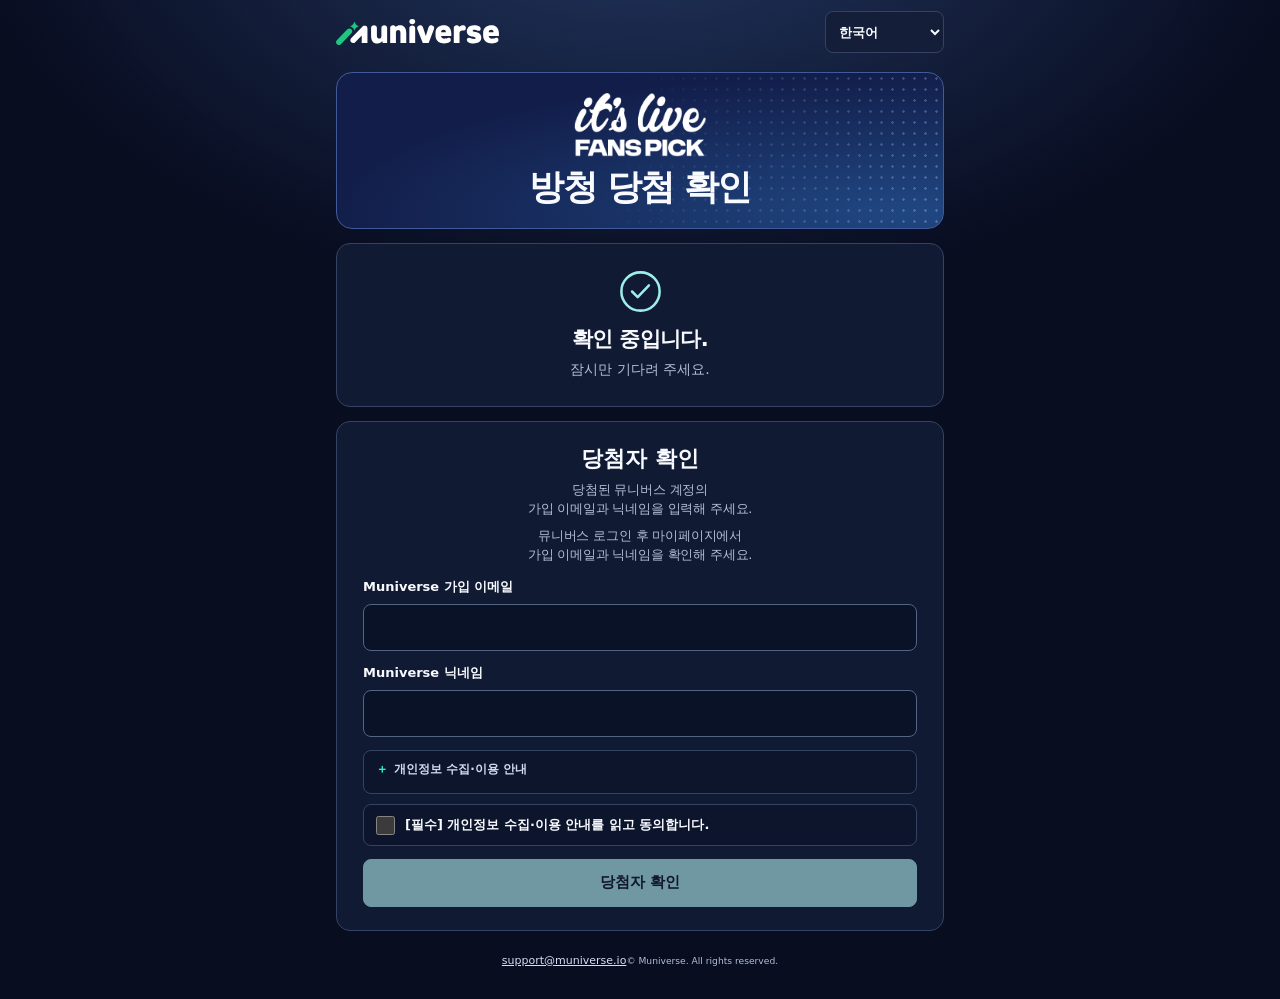
==== commit d4e7a01c: "Wrap attendance instructions by meaning on mobile" ====
--- a/index.html
+++ b/index.html
@@ -8,7 +8,9 @@
   </div>
 </section>
 <section class="card closed-card" id="closedCard" aria-labelledby="closedTitle" aria-describedby="closedDesc" aria-live="polite"><div class="closed-content"><svg class="closed-icon" viewBox="0 0 80 80" aria-hidden="true"><circle cx="40" cy="40" r="34"></circle><path d="M25 40l10 10 20-21"></path></svg><h1 id="closedTitle">확인 중입니다.</h1><p class="lead closed-lead" id="closedDesc">잠시만 기다려 주세요.</p></div></section>
-<section class="card" id="step1"><div class="steps" aria-hidden="true"><i class="on"></i><i></i></div><h1 id="step1Title">당첨자 확인</h1><p class="lead" id="step1Desc">당첨된 Muniverse 계정의 이메일과 닉네임을 입력해 주세요.</p><p class="account-help" id="step1AccountHelp">가입 이메일과 닉네임은 Muniverse 마이페이지에서 확인할 수 있습니다.</p><div class="field"><label for="email" id="emailLabel">Muniverse 가입 이메일</label><input id="email" type="email" maxlength="254" autocomplete="email" inputmode="email"></div><div class="field"><label for="nickname" id="nicknameLabel">Muniverse 닉네임</label><input id="nickname" maxlength="80" autocomplete="off"></div><div class="honeypot" aria-hidden="true"><label for="website">Website</label><input id="website" tabindex="-1" autocomplete="off"></div><details class="privacy"><summary id="privacyTitle">개인정보 수집·이용 안내</summary><div class="privacy-panel" id="privacyText"></div></details><label class="consent-box"><input id="consent" type="checkbox"><span id="consentLabel">[필수] 개인정보 수집·이용에 동의합니다.</span></label><div class="message" id="verifyMessage" role="status" aria-live="polite"></div><button class="primary" id="verifyBtn" type="button" disabled>당첨자 확인</button></section>
+<section class="card" id="step1"><div class="steps" aria-hidden="true"><i class="on"></i><i></i></div><h1 id="step1Title">당첨자 확인</h1><p class="lead" id="step1Desc">당첨된 뮤니버스 계정의
+가입 이메일과 닉네임을 입력해 주세요.</p><p class="account-help" id="step1AccountHelp">뮤니버스 로그인 후 마이페이지에서
+가입 이메일과 닉네임을 확인해 주세요.</p><div class="field"><label for="email" id="emailLabel">Muniverse 가입 이메일</label><input id="email" type="email" maxlength="254" autocomplete="email" inputmode="email"></div><div class="field"><label for="nickname" id="nicknameLabel">Muniverse 닉네임</label><input id="nickname" maxlength="80" autocomplete="off"></div><div class="honeypot" aria-hidden="true"><label for="website">Website</label><input id="website" tabindex="-1" autocomplete="off"></div><details class="privacy"><summary id="privacyTitle">개인정보 수집·이용 안내</summary><div class="privacy-panel" id="privacyText"></div></details><label class="consent-box"><input id="consent" type="checkbox"><span id="consentLabel">[필수] 개인정보 수집·이용에 동의합니다.</span></label><div class="message" id="verifyMessage" role="status" aria-live="polite"></div><button class="primary" id="verifyBtn" type="button" disabled>당첨자 확인</button></section>
 <section class="card hidden reserve-panel" id="reserve" aria-labelledby="reserveTitle" aria-live="polite"><h1 id="reserveTitle" tabindex="-1">예비 당첨자로 선정되셨습니다.</h1><p id="reserveBody">본 당첨자의 미등록으로 공석이 발생할 경우, 예비 당첨자 중 추가 당첨자를 선정해 개별 연락드립니다.</p><p id="reserveInstruction">추가 당첨 시 원활한 방청 안내를 위해 아래에서 방청자 정보를 미리 등록해 주세요.</p><p id="reserveNote" class="hint">정보 등록만으로는 방청이 확정되지 않습니다. 등록 후 개별적으로 최종 당첨 안내를 받으셔야 방청이 확정됩니다.</p></section>
 <section class="card hidden" id="step2"><div class="steps" aria-hidden="true"><i class="on"></i><i class="on"></i></div><h1 id="step2Title">방청자 정보 입력</h1><p class="lead" id="step2Desc">본인 확인과 방청 안내에 사용할 정보를 입력합니다.</p><div class="grid"><div class="field"><label for="name" id="nameLabel">이름</label><input id="name" maxlength="100" autocomplete="name"></div><div class="field"><label for="birthDate" id="birthLabel">생년월일</label><input id="birthDate" type="date" autocomplete="bday"></div><div class="field full-span"><label id="nationalityLabel">국적</label><div class="choice-row" role="radiogroup" aria-labelledby="nationalityLabel"><label class="choice-card"><input type="radio" name="nationalityMode" value="KR" checked><span id="nationalityKoreanLabel">한국인</span></label><label class="choice-card"><input type="radio" name="nationalityMode" value="NON_KR"><span id="nationalityForeignLabel">한국인 아님</span></label></div><div id="countryWrap" class="sub-field hidden"><label for="country" id="countryLabel">국가 선택</label><select id="country" autocomplete="country"></select></div><input id="nationality" type="hidden" value="KR"><p class="hint" id="nationalityHint"></p></div><div class="field full-span phone-field"><label id="phoneLabel">연락처</label><div class="choice-row" role="radiogroup" aria-labelledby="phoneLabel"><label class="choice-card"><input type="radio" name="phoneMode" value="KR" checked><span id="phoneKoreanLabel">한국 번호 있음</span></label><label class="choice-card"><input type="radio" name="phoneMode" value="INTL"><span id="phoneInternationalLabel">한국 번호 없음</span></label></div><div id="koreanPhoneWrap" class="sub-field"><input id="koreanPhone" type="tel" maxlength="20" autocomplete="tel-national" placeholder="010-1234-5678"></div><div id="internationalPhoneWrap" class="sub-field hidden"><input id="internationalPhone" type="tel" maxlength="40" autocomplete="tel" placeholder="+1 212 555 1234"></div><input id="phone" type="hidden"><p class="hint" id="phoneHint"></p></div></div><div class="field field-top"><label for="xAccount" id="xAccountLabel">X 계정</label><input id="xAccount" maxlength="100" autocomplete="off" autocapitalize="none" spellcheck="false" placeholder="@username"><p class="hint" id="xAccountHint">@아이디 또는 X 프로필 주소를 입력해 주세요.</p></div><div class="field field-top"><label for="contactEmail" id="contactLabel">방청 안내용 이메일</label><input id="contactEmail" type="email" maxlength="254" autocomplete="email"><p class="hint" id="contactHint"></p></div><div class="notice" id="noticeText">만 15세 이상만 참여할 수 있습니다. 방청 당일 사진이 있는 신분증이 필요합니다.</div><div class="message error" id="submitMessage" role="status" aria-live="polite"></div><button class="primary" id="submitBtn" type="button">방청자 정보 등록</button></section>
 <section class="card hidden" id="done" aria-live="polite"><div class="done-wrap"><div class="done-check" id="doneCheck">✓</div><h1 id="doneTitle">등록 완료</h1><p class="lead" id="doneDesc">방청자 정보가 정상적으로 등록되었습니다.</p></div></section><section class="card hidden already-card" id="already" aria-live="polite"><h1 id="alreadyMessage">이미 등록이 완료되었습니다.</h1><p id="alreadyReserveNote" class="lead hidden"></p></section><footer><a href="mailto:support@muniverse.io">support@muniverse.io</a><small>© Muniverse. All rights reserved.</small></footer></main>
--- a/attendance-layout.css
+++ b/attendance-layout.css
@@ -1,3 +1,5 @@
+html:has(> body.attendance-compact) { min-width: 0; }
+
 .attendance-compact {
   --page: #080d20;
   --surface: #111a33;
@@ -52,7 +54,7 @@
 .attendance-compact .brand-home { display: block; flex: none; }
 .attendance-compact .brand-home img { display: block; width: 163px; height: auto; }
 .attendance-compact .language-picker {
-  position: relative;
+  position: static;
   display: block;
   min-width: 0;
   width: auto;
@@ -84,6 +86,7 @@
 .attendance-compact .hero {
   position: relative;
   display: grid;
+  grid-template-columns: minmax(0, 1fr);
   place-items: center stretch;
   isolation: isolate;
   overflow: hidden;
@@ -107,21 +110,22 @@
 .attendance-compact :is(.hero-orb, .grid-overlay, .hero-spark, .hero .eyebrow, .hero-copy > p, .stepper, .verify-art, .number-badge, .steps) { display: none; }
 .attendance-compact .hero-inner {
   display: flex;
+  flex-direction: column;
   align-items: center;
-  justify-content: flex-start;
+  justify-content: center;
   position: relative;
-  gap: 16px;
+  gap: 10px;
   width: 100%;
   min-width: 0;
   min-height: 0;
   padding: 0;
   margin: 0;
-  text-align: left;
+  text-align: center;
 }
 .attendance-compact .hero-inner::before,
 .attendance-compact .hero-inner::after { content: none; }
 .attendance-compact .program-logo { flex: none; width: 78px; height: auto; }
-.attendance-compact .hero-copy { width: auto; min-width: 0; margin: 0; text-align: left; }
+.attendance-compact .hero-copy { width: 100%; min-width: 0; margin: 0; }
 .attendance-compact[data-attendee-program="fans_pick"] .program-logo { width: clamp(92px, 27vw, 132px); }
 .attendance-compact .hero #heroTitle {
   margin: 0;
@@ -132,7 +136,7 @@
   line-height: 1.17;
   white-space: normal;
   overflow-wrap: anywhere;
-  text-align: left;
+  text-align: center;
 }
 .attendance-compact .hero #heroTitle em {
   color: var(--accent);
@@ -155,6 +159,11 @@
 .attendance-compact .verify-layout { display: block; padding: 0; margin: 0; }
 .attendance-compact .form-side { min-width: 0; }
 .attendance-compact .section-heading { display: block; margin: 0 0 16px; padding: 0; }
+.attendance-compact :is(.section-heading, .card h1, .card h2, .card .lead, .account-help, .message, .already-panel, .done-content, .reserve-panel) {
+  text-align: center;
+  overflow-wrap: anywhere;
+}
+.attendance-compact .done-content { flex-direction: column; justify-content: center; align-items: center; }
 .attendance-compact :is(.section-heading h2, .card h1, .reserve-panel h2) {
   margin: 0 0 6px;
   font-size: 22px;
@@ -165,6 +174,17 @@
 .attendance-compact :is(.section-heading p, .card .lead, .hint, .account-help, .done-content p, .closed-lead, .already-panel p, footer) { color: var(--support); }
 .attendance-compact :is(.card .lead, .account-help) { margin: 0 0 13px; font-size: 13px; }
 .attendance-compact .account-help { font-size: 12px; }
+.attendance-compact :is(#verifyDesc, #verifyAccountHelp, #step1Desc, #step1AccountHelp) {
+  font-size: 13px;
+  line-height: 1.5;
+  letter-spacing: -.015em;
+  white-space: pre-line;
+  text-wrap: balance;
+}
+.attendance-compact :is(#verifyDesc, #step1Desc) { margin: 0 0 7px; }
+.attendance-compact #verifyAccountHelp { margin: 0; }
+.attendance-compact:lang(ko) :is(#verifyDesc, #verifyAccountHelp, #step1Desc, #step1AccountHelp) { word-break: keep-all; }
+.attendance-compact :is(.hero h1, .section-heading h2, .card h1, .card h2) { text-wrap: balance; }
 .attendance-compact .field { margin: 0 0 13px; min-width: 0; }
 .attendance-compact .field label { color: var(--text); }
 .attendance-compact .field :is(input:not([type="radio"]), select),
@@ -237,7 +257,7 @@
   .attendance-compact .topbar { min-height: 54px; margin-bottom: 6px; }
   .attendance-compact .brand-home img { width: 132px; }
   .attendance-compact .hero { min-height: 112px; padding: 14px 17px; border-radius: 13px; }
-  .attendance-compact .hero-inner { gap: 12px; }
+  .attendance-compact .hero-inner { gap: 8px; }
   .attendance-compact .program-logo { width: clamp(55px, 16vw, 64px); }
   .attendance-compact .hero #heroTitle { font-size: clamp(21px, 6vw, 27px); }
   .attendance-compact :is(.panel, .card, #closedCard.closed-card) { padding: 16px 17px; margin-top: 12px; border-radius: 12px; }
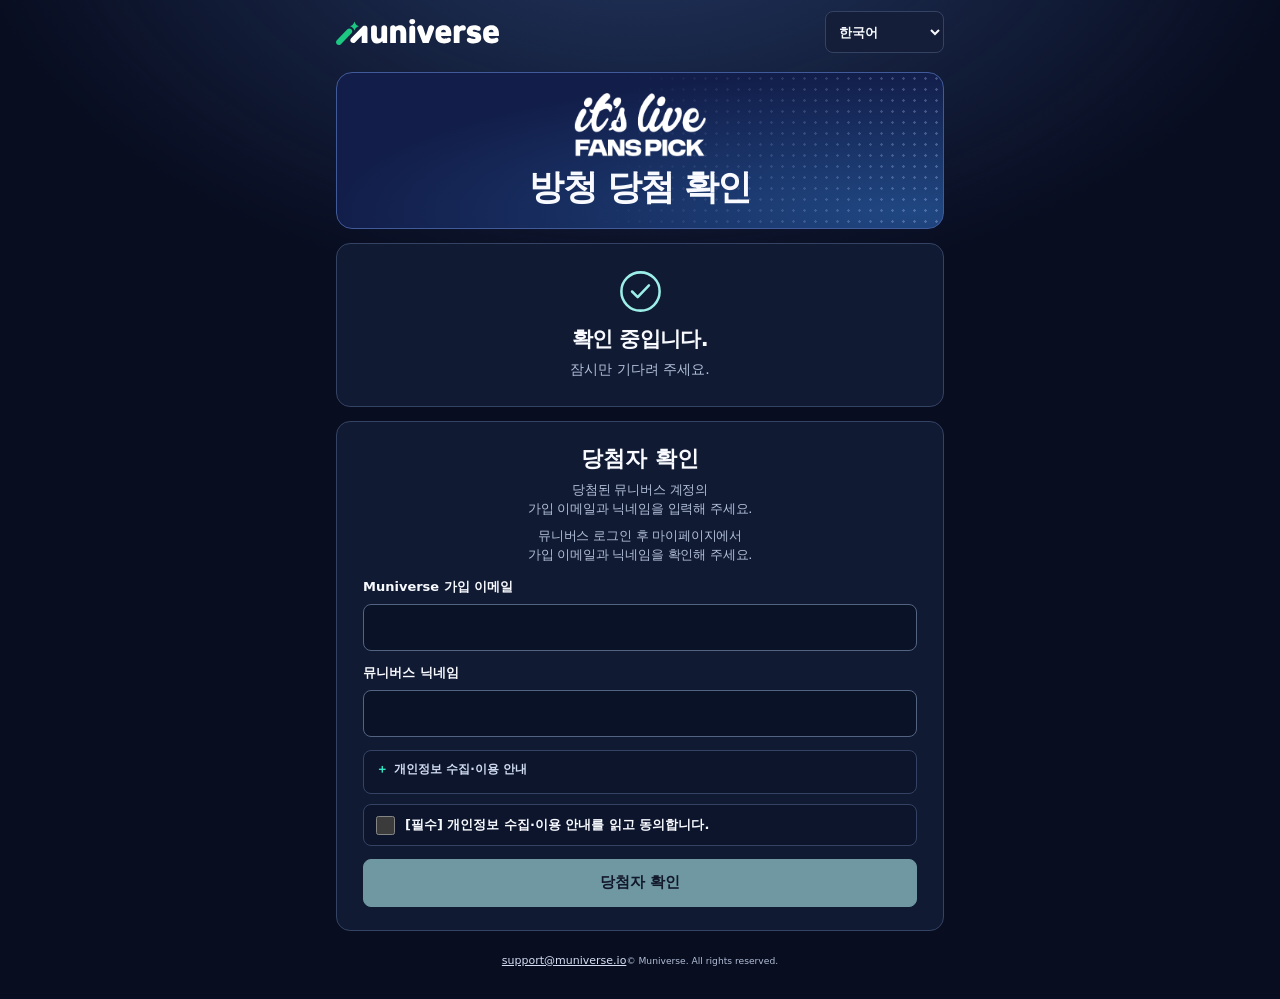
==== commit 9af0502b: "Standardize the Korean Muniverse nickname label" ====
--- a/index.html
+++ b/index.html
@@ -10,7 +10,7 @@
 <section class="card closed-card" id="closedCard" aria-labelledby="closedTitle" aria-describedby="closedDesc" aria-live="polite"><div class="closed-content"><svg class="closed-icon" viewBox="0 0 80 80" aria-hidden="true"><circle cx="40" cy="40" r="34"></circle><path d="M25 40l10 10 20-21"></path></svg><h1 id="closedTitle">확인 중입니다.</h1><p class="lead closed-lead" id="closedDesc">잠시만 기다려 주세요.</p></div></section>
 <section class="card" id="step1"><div class="steps" aria-hidden="true"><i class="on"></i><i></i></div><h1 id="step1Title">당첨자 확인</h1><p class="lead" id="step1Desc">당첨된 뮤니버스 계정의
 가입 이메일과 닉네임을 입력해 주세요.</p><p class="account-help" id="step1AccountHelp">뮤니버스 로그인 후 마이페이지에서
-가입 이메일과 닉네임을 확인해 주세요.</p><div class="field"><label for="email" id="emailLabel">Muniverse 가입 이메일</label><input id="email" type="email" maxlength="254" autocomplete="email" inputmode="email"></div><div class="field"><label for="nickname" id="nicknameLabel">Muniverse 닉네임</label><input id="nickname" maxlength="80" autocomplete="off"></div><div class="honeypot" aria-hidden="true"><label for="website">Website</label><input id="website" tabindex="-1" autocomplete="off"></div><details class="privacy"><summary id="privacyTitle">개인정보 수집·이용 안내</summary><div class="privacy-panel" id="privacyText"></div></details><label class="consent-box"><input id="consent" type="checkbox"><span id="consentLabel">[필수] 개인정보 수집·이용에 동의합니다.</span></label><div class="message" id="verifyMessage" role="status" aria-live="polite"></div><button class="primary" id="verifyBtn" type="button" disabled>당첨자 확인</button></section>
+가입 이메일과 닉네임을 확인해 주세요.</p><div class="field"><label for="email" id="emailLabel">Muniverse 가입 이메일</label><input id="email" type="email" maxlength="254" autocomplete="email" inputmode="email"></div><div class="field"><label for="nickname" id="nicknameLabel">뮤니버스 닉네임</label><input id="nickname" maxlength="80" autocomplete="off"></div><div class="honeypot" aria-hidden="true"><label for="website">Website</label><input id="website" tabindex="-1" autocomplete="off"></div><details class="privacy"><summary id="privacyTitle">개인정보 수집·이용 안내</summary><div class="privacy-panel" id="privacyText"></div></details><label class="consent-box"><input id="consent" type="checkbox"><span id="consentLabel">[필수] 개인정보 수집·이용에 동의합니다.</span></label><div class="message" id="verifyMessage" role="status" aria-live="polite"></div><button class="primary" id="verifyBtn" type="button" disabled>당첨자 확인</button></section>
 <section class="card hidden reserve-panel" id="reserve" aria-labelledby="reserveTitle" aria-live="polite"><h1 id="reserveTitle" tabindex="-1">예비 당첨자로 선정되셨습니다.</h1><p id="reserveBody">본 당첨자의 미등록으로 공석이 발생할 경우, 예비 당첨자 중 추가 당첨자를 선정해 개별 연락드립니다.</p><p id="reserveInstruction">추가 당첨 시 원활한 방청 안내를 위해 아래에서 방청자 정보를 미리 등록해 주세요.</p><p id="reserveNote" class="hint">정보 등록만으로는 방청이 확정되지 않습니다. 등록 후 개별적으로 최종 당첨 안내를 받으셔야 방청이 확정됩니다.</p></section>
 <section class="card hidden" id="step2"><div class="steps" aria-hidden="true"><i class="on"></i><i class="on"></i></div><h1 id="step2Title">방청자 정보 입력</h1><p class="lead" id="step2Desc">본인 확인과 방청 안내에 사용할 정보를 입력합니다.</p><div class="grid"><div class="field"><label for="name" id="nameLabel">이름</label><input id="name" maxlength="100" autocomplete="name"></div><div class="field"><label for="birthDate" id="birthLabel">생년월일</label><input id="birthDate" type="date" autocomplete="bday"></div><div class="field full-span"><label id="nationalityLabel">국적</label><div class="choice-row" role="radiogroup" aria-labelledby="nationalityLabel"><label class="choice-card"><input type="radio" name="nationalityMode" value="KR" checked><span id="nationalityKoreanLabel">한국인</span></label><label class="choice-card"><input type="radio" name="nationalityMode" value="NON_KR"><span id="nationalityForeignLabel">한국인 아님</span></label></div><div id="countryWrap" class="sub-field hidden"><label for="country" id="countryLabel">국가 선택</label><select id="country" autocomplete="country"></select></div><input id="nationality" type="hidden" value="KR"><p class="hint" id="nationalityHint"></p></div><div class="field full-span phone-field"><label id="phoneLabel">연락처</label><div class="choice-row" role="radiogroup" aria-labelledby="phoneLabel"><label class="choice-card"><input type="radio" name="phoneMode" value="KR" checked><span id="phoneKoreanLabel">한국 번호 있음</span></label><label class="choice-card"><input type="radio" name="phoneMode" value="INTL"><span id="phoneInternationalLabel">한국 번호 없음</span></label></div><div id="koreanPhoneWrap" class="sub-field"><input id="koreanPhone" type="tel" maxlength="20" autocomplete="tel-national" placeholder="010-1234-5678"></div><div id="internationalPhoneWrap" class="sub-field hidden"><input id="internationalPhone" type="tel" maxlength="40" autocomplete="tel" placeholder="+1 212 555 1234"></div><input id="phone" type="hidden"><p class="hint" id="phoneHint"></p></div></div><div class="field field-top"><label for="xAccount" id="xAccountLabel">X 계정</label><input id="xAccount" maxlength="100" autocomplete="off" autocapitalize="none" spellcheck="false" placeholder="@username"><p class="hint" id="xAccountHint">@아이디 또는 X 프로필 주소를 입력해 주세요.</p></div><div class="field field-top"><label for="contactEmail" id="contactLabel">방청 안내용 이메일</label><input id="contactEmail" type="email" maxlength="254" autocomplete="email"><p class="hint" id="contactHint"></p></div><div class="notice" id="noticeText">만 15세 이상만 참여할 수 있습니다. 방청 당일 사진이 있는 신분증이 필요합니다.</div><div class="message error" id="submitMessage" role="status" aria-live="polite"></div><button class="primary" id="submitBtn" type="button">방청자 정보 등록</button></section>
 <section class="card hidden" id="done" aria-live="polite"><div class="done-wrap"><div class="done-check" id="doneCheck">✓</div><h1 id="doneTitle">등록 완료</h1><p class="lead" id="doneDesc">방청자 정보가 정상적으로 등록되었습니다.</p></div></section><section class="card hidden already-card" id="already" aria-live="polite"><h1 id="alreadyMessage">이미 등록이 완료되었습니다.</h1><p id="alreadyReserveNote" class="lead hidden"></p></section><footer><a href="mailto:support@muniverse.io">support@muniverse.io</a><small>© Muniverse. All rights reserved.</small></footer></main>
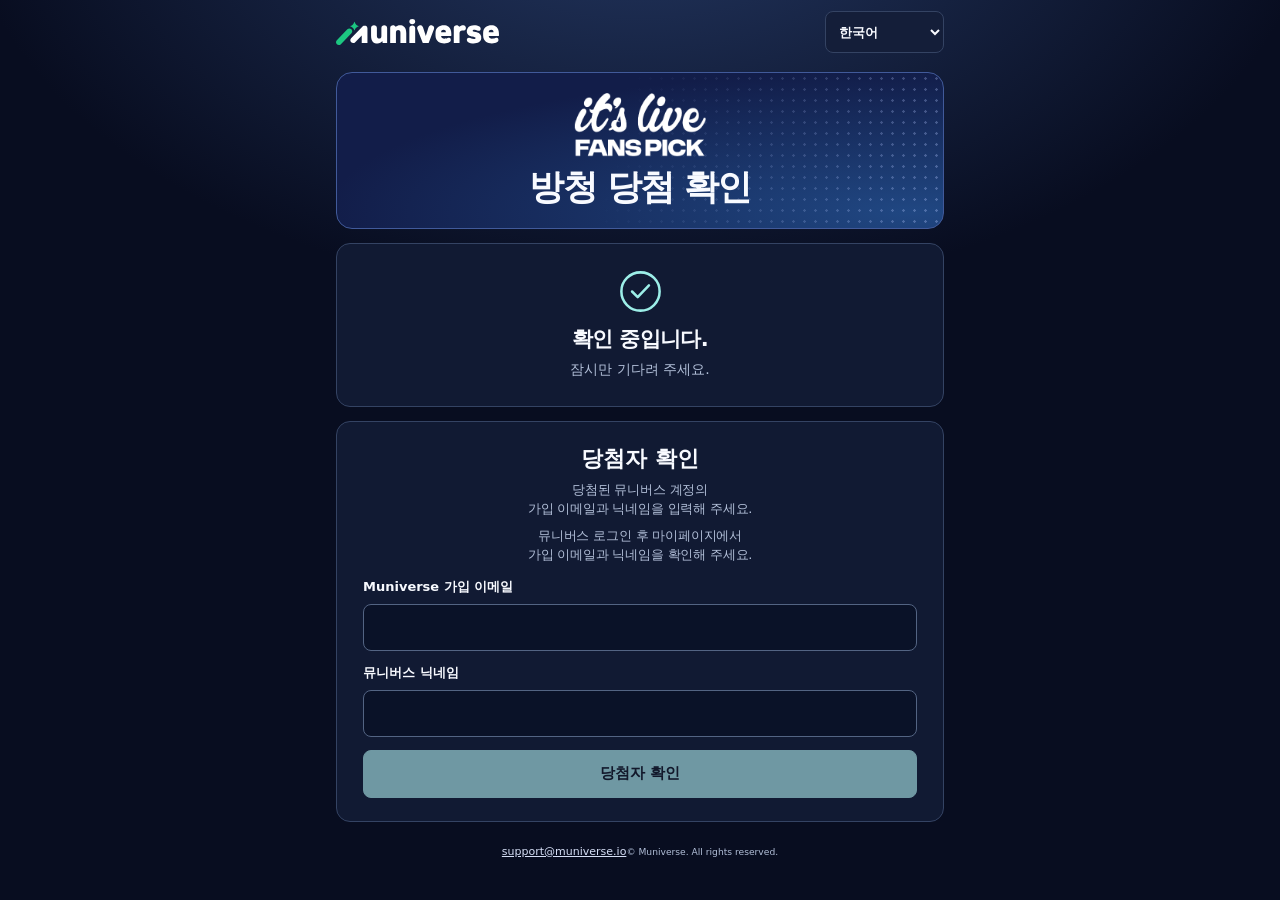
==== commit 7638e6df: "Request registration consent after winner lookup" ====
--- a/index.html
+++ b/index.html
@@ -1,5 +1,5 @@
 <!doctype html>
-<html lang="ko" data-availability="blocked" data-page-state="closed"><head><meta charset="utf-8"><meta name="viewport" content="width=device-width,initial-scale=1,viewport-fit=cover"><meta name="color-scheme" content="dark"><meta name="referrer" content="no-referrer"><meta name="robots" content="noindex,nofollow,noarchive"><meta http-equiv="Content-Security-Policy" content="default-src 'none'; style-src 'self'; script-src 'self'; connect-src https://kkaoerbblpuszptiibvo.supabase.co; img-src 'self' data:; font-src 'self'; base-uri 'none'; form-action 'none'; object-src 'none'; upgrade-insecure-requests"><title>it's Live FANS PICK | 방청 당첨 확인</title><link rel="stylesheet" href="./styles.css?v=20260915-reserve1"><link rel="stylesheet" href="./registration-v2.css"><link rel="stylesheet" href="./winner-ui.css"><link rel="stylesheet" href="./account-help.css"><link rel="stylesheet" href="./closed-page.css?v=20260908-closed2"><link rel="stylesheet" href="/music-core-attendee/availability.css?v=3"><link rel="stylesheet" href="./attendance-layout.css"></head>
+<html lang="ko" data-availability="blocked" data-page-state="closed"><head><meta charset="utf-8"><meta name="viewport" content="width=device-width,initial-scale=1,viewport-fit=cover"><meta name="color-scheme" content="dark"><meta name="referrer" content="no-referrer"><meta name="robots" content="noindex,nofollow,noarchive"><meta http-equiv="Content-Security-Policy" content="default-src 'none'; style-src 'self'; script-src 'self'; connect-src https://kkaoerbblpuszptiibvo.supabase.co; img-src 'self' data:; font-src 'self'; base-uri 'none'; form-action 'none'; object-src 'none'; upgrade-insecure-requests"><title>it's Live FANS PICK | 방청 당첨 확인</title><link rel="stylesheet" href="./styles.css?v=20261115-consent"><link rel="stylesheet" href="./registration-v2.css"><link rel="stylesheet" href="./winner-ui.css"><link rel="stylesheet" href="./account-help.css"><link rel="stylesheet" href="./closed-page.css?v=20260908-closed2"><link rel="stylesheet" href="/music-core-attendee/availability.css?v=3"><link rel="stylesheet" href="./attendance-layout.css"></head>
 <body class="attendance-compact" data-attendee-program="fans_pick"><main class="wrap"><header class="topbar"><a class="brand-home" href="./" aria-label="Muniverse"><img src="./assets/muniverse-logo.svg" alt="" width="163" height="26"></a><span class="production-badge" id="statusBadge">OFFICIAL REGISTRATION</span><div class="language-picker"><svg class="language-icon" viewBox="0 0 24 24" aria-hidden="true"><circle cx="12" cy="12" r="9"></circle><path d="M3 12h18M12 3c2.5 2.6 3.8 5.6 3.8 9S14.5 18.4 12 21M12 3C9.5 5.6 8.2 8.6 8.2 12S9.5 18.4 12 21"></path></svg><select class="lang" id="lang" aria-label="Language / 언어"><option value="ko">한국어</option><option value="ja">日本語</option><option value="en">English</option><option value="zh-TW">繁體中文</option><option value="zh-CN">简体中文</option></select></div></header>
 <section class="hero" aria-labelledby="heroTitle">
   <div class="hero-inner">
@@ -10,8 +10,9 @@
 <section class="card closed-card" id="closedCard" aria-labelledby="closedTitle" aria-describedby="closedDesc" aria-live="polite"><div class="closed-content"><svg class="closed-icon" viewBox="0 0 80 80" aria-hidden="true"><circle cx="40" cy="40" r="34"></circle><path d="M25 40l10 10 20-21"></path></svg><h1 id="closedTitle">확인 중입니다.</h1><p class="lead closed-lead" id="closedDesc">잠시만 기다려 주세요.</p></div></section>
 <section class="card" id="step1"><div class="steps" aria-hidden="true"><i class="on"></i><i></i></div><h1 id="step1Title">당첨자 확인</h1><p class="lead" id="step1Desc">당첨된 뮤니버스 계정의
 가입 이메일과 닉네임을 입력해 주세요.</p><p class="account-help" id="step1AccountHelp">뮤니버스 로그인 후 마이페이지에서
-가입 이메일과 닉네임을 확인해 주세요.</p><div class="field"><label for="email" id="emailLabel">Muniverse 가입 이메일</label><input id="email" type="email" maxlength="254" autocomplete="email" inputmode="email"></div><div class="field"><label for="nickname" id="nicknameLabel">뮤니버스 닉네임</label><input id="nickname" maxlength="80" autocomplete="off"></div><div class="honeypot" aria-hidden="true"><label for="website">Website</label><input id="website" tabindex="-1" autocomplete="off"></div><details class="privacy"><summary id="privacyTitle">개인정보 수집·이용 안내</summary><div class="privacy-panel" id="privacyText"></div></details><label class="consent-box"><input id="consent" type="checkbox"><span id="consentLabel">[필수] 개인정보 수집·이용에 동의합니다.</span></label><div class="message" id="verifyMessage" role="status" aria-live="polite"></div><button class="primary" id="verifyBtn" type="button" disabled>당첨자 확인</button></section>
+가입 이메일과 닉네임을 확인해 주세요.</p><div class="field"><label for="email" id="emailLabel">Muniverse 가입 이메일</label><input id="email" type="email" maxlength="254" autocomplete="email" inputmode="email"></div><div class="field"><label for="nickname" id="nicknameLabel">뮤니버스 닉네임</label><input id="nickname" maxlength="80" autocomplete="off"></div><div class="honeypot" aria-hidden="true"><label for="website">Website</label><input id="website" tabindex="-1" autocomplete="off"></div><div class="message" id="verifyMessage" role="status" aria-live="polite"></div><button class="primary" id="verifyBtn" type="button" disabled>당첨자 확인</button></section>
 <section class="card hidden reserve-panel" id="reserve" aria-labelledby="reserveTitle" aria-live="polite"><h1 id="reserveTitle" tabindex="-1">예비 당첨자로 선정되셨습니다.</h1><p id="reserveBody">본 당첨자의 미등록으로 공석이 발생할 경우, 예비 당첨자 중 추가 당첨자를 선정해 개별 연락드립니다.</p><p id="reserveInstruction">추가 당첨 시 원활한 방청 안내를 위해 아래에서 방청자 정보를 미리 등록해 주세요.</p><p id="reserveNote" class="hint">정보 등록만으로는 방청이 확정되지 않습니다. 등록 후 개별적으로 최종 당첨 안내를 받으셔야 방청이 확정됩니다.</p></section>
-<section class="card hidden" id="step2"><div class="steps" aria-hidden="true"><i class="on"></i><i class="on"></i></div><h1 id="step2Title">방청자 정보 입력</h1><p class="lead" id="step2Desc">본인 확인과 방청 안내에 사용할 정보를 입력합니다.</p><div class="grid"><div class="field"><label for="name" id="nameLabel">이름</label><input id="name" maxlength="100" autocomplete="name"></div><div class="field"><label for="birthDate" id="birthLabel">생년월일</label><input id="birthDate" type="date" autocomplete="bday"></div><div class="field full-span"><label id="nationalityLabel">국적</label><div class="choice-row" role="radiogroup" aria-labelledby="nationalityLabel"><label class="choice-card"><input type="radio" name="nationalityMode" value="KR" checked><span id="nationalityKoreanLabel">한국인</span></label><label class="choice-card"><input type="radio" name="nationalityMode" value="NON_KR"><span id="nationalityForeignLabel">한국인 아님</span></label></div><div id="countryWrap" class="sub-field hidden"><label for="country" id="countryLabel">국가 선택</label><select id="country" autocomplete="country"></select></div><input id="nationality" type="hidden" value="KR"><p class="hint" id="nationalityHint"></p></div><div class="field full-span phone-field"><label id="phoneLabel">연락처</label><div class="choice-row" role="radiogroup" aria-labelledby="phoneLabel"><label class="choice-card"><input type="radio" name="phoneMode" value="KR" checked><span id="phoneKoreanLabel">한국 번호 있음</span></label><label class="choice-card"><input type="radio" name="phoneMode" value="INTL"><span id="phoneInternationalLabel">한국 번호 없음</span></label></div><div id="koreanPhoneWrap" class="sub-field"><input id="koreanPhone" type="tel" maxlength="20" autocomplete="tel-national" placeholder="010-1234-5678"></div><div id="internationalPhoneWrap" class="sub-field hidden"><input id="internationalPhone" type="tel" maxlength="40" autocomplete="tel" placeholder="+1 212 555 1234"></div><input id="phone" type="hidden"><p class="hint" id="phoneHint"></p></div></div><div class="field field-top"><label for="xAccount" id="xAccountLabel">X 계정</label><input id="xAccount" maxlength="100" autocomplete="off" autocapitalize="none" spellcheck="false" placeholder="@username"><p class="hint" id="xAccountHint">@아이디 또는 X 프로필 주소를 입력해 주세요.</p></div><div class="field field-top"><label for="contactEmail" id="contactLabel">방청 안내용 이메일</label><input id="contactEmail" type="email" maxlength="254" autocomplete="email"><p class="hint" id="contactHint"></p></div><div class="notice" id="noticeText">만 15세 이상만 참여할 수 있습니다. 방청 당일 사진이 있는 신분증이 필요합니다.</div><div class="message error" id="submitMessage" role="status" aria-live="polite"></div><button class="primary" id="submitBtn" type="button">방청자 정보 등록</button></section>
+<section class="card hidden" id="step2"><div class="steps" aria-hidden="true"><i class="on"></i><i class="on"></i></div><h1 id="step2Title">방청자 정보 입력</h1><p class="lead" id="step2Desc">본인 확인과 방청 안내에 사용할 정보를 입력합니다.</p><div class="grid"><div class="field"><label for="name" id="nameLabel">이름</label><input id="name" maxlength="100" autocomplete="name"></div><div class="field"><label for="birthDate" id="birthLabel">생년월일</label><input id="birthDate" type="date" autocomplete="bday"></div><div class="field full-span"><label id="nationalityLabel">국적</label><div class="choice-row" role="radiogroup" aria-labelledby="nationalityLabel"><label class="choice-card"><input type="radio" name="nationalityMode" value="KR" checked><span id="nationalityKoreanLabel">한국인</span></label><label class="choice-card"><input type="radio" name="nationalityMode" value="NON_KR"><span id="nationalityForeignLabel">한국인 아님</span></label></div><div id="countryWrap" class="sub-field hidden"><label for="country" id="countryLabel">국가 선택</label><select id="country" autocomplete="country"></select></div><input id="nationality" type="hidden" value="KR"><p class="hint" id="nationalityHint"></p></div><div class="field full-span phone-field"><label id="phoneLabel">연락처</label><div class="choice-row" role="radiogroup" aria-labelledby="phoneLabel"><label class="choice-card"><input type="radio" name="phoneMode" value="KR" checked><span id="phoneKoreanLabel">한국 번호 있음</span></label><label class="choice-card"><input type="radio" name="phoneMode" value="INTL"><span id="phoneInternationalLabel">한국 번호 없음</span></label></div><div id="koreanPhoneWrap" class="sub-field"><input id="koreanPhone" type="tel" maxlength="20" autocomplete="tel-national" placeholder="010-1234-5678"></div><div id="internationalPhoneWrap" class="sub-field hidden"><input id="internationalPhone" type="tel" maxlength="40" autocomplete="tel" placeholder="+1 212 555 1234"></div><input id="phone" type="hidden"><p class="hint" id="phoneHint"></p></div></div><div class="field field-top"><label for="xAccount" id="xAccountLabel">X 계정</label><input id="xAccount" maxlength="100" autocomplete="off" autocapitalize="none" spellcheck="false" placeholder="@username"><p class="hint" id="xAccountHint">@아이디 또는 X 프로필 주소를 입력해 주세요.</p></div><div class="field field-top"><label for="contactEmail" id="contactLabel">방청 안내용 이메일</label><input id="contactEmail" type="email" maxlength="254" autocomplete="email"><p class="hint" id="contactHint"></p></div><div class="notice" id="noticeText">만 15세 이상만 참여할 수 있습니다. 방청 당일 사진이 있는 신분증이 필요합니다.</div><details class="privacy"><summary id="privacyTitle">개인정보 수집·이용 안내</summary><div class="privacy-panel" id="privacyText"></div></details><label class="consent-box"><input id="consent" type="checkbox" required><span id="consentLabel">[필수] 개인정보 수집·이용에 동의합니다.</span></label>
+      <div class="message error" id="submitMessage" role="status" aria-live="polite"></div><button class="primary" id="submitBtn" type="button">방청자 정보 등록</button></section>
 <section class="card hidden" id="done" aria-live="polite"><div class="done-wrap"><div class="done-check" id="doneCheck">✓</div><h1 id="doneTitle">등록 완료</h1><p class="lead" id="doneDesc">방청자 정보가 정상적으로 등록되었습니다.</p></div></section><section class="card hidden already-card" id="already" aria-live="polite"><h1 id="alreadyMessage">이미 등록이 완료되었습니다.</h1><p id="alreadyReserveNote" class="lead hidden"></p></section><footer><a href="mailto:support@muniverse.io">support@muniverse.io</a><small>© Muniverse. All rights reserved.</small></footer></main>
-<script src="/music-core-attendee/availability.js?v=20260908-qa9" defer></script><script src="./backend-router.js?v=20260908-qa9" defer></script><script src="./app.js?v=20260915-reserve1" defer></script><script src="./account-help.js" defer></script><script src="./phone.js" defer></script><script src="./x-account.js?v=20260831-x1" defer></script><script src="./winner-ui.js" defer></script></body></html>
+<script src="/music-core-attendee/availability.js?v=20260908-qa9" defer></script><script src="./backend-router.js?v=20260908-qa9" defer></script><script src="./app.js?v=20261115-consent" defer></script><script src="./account-help.js" defer></script><script src="./phone.js" defer></script><script src="./x-account.js?v=20261115-x-copy" defer></script><script src="./winner-ui.js" defer></script></body></html>
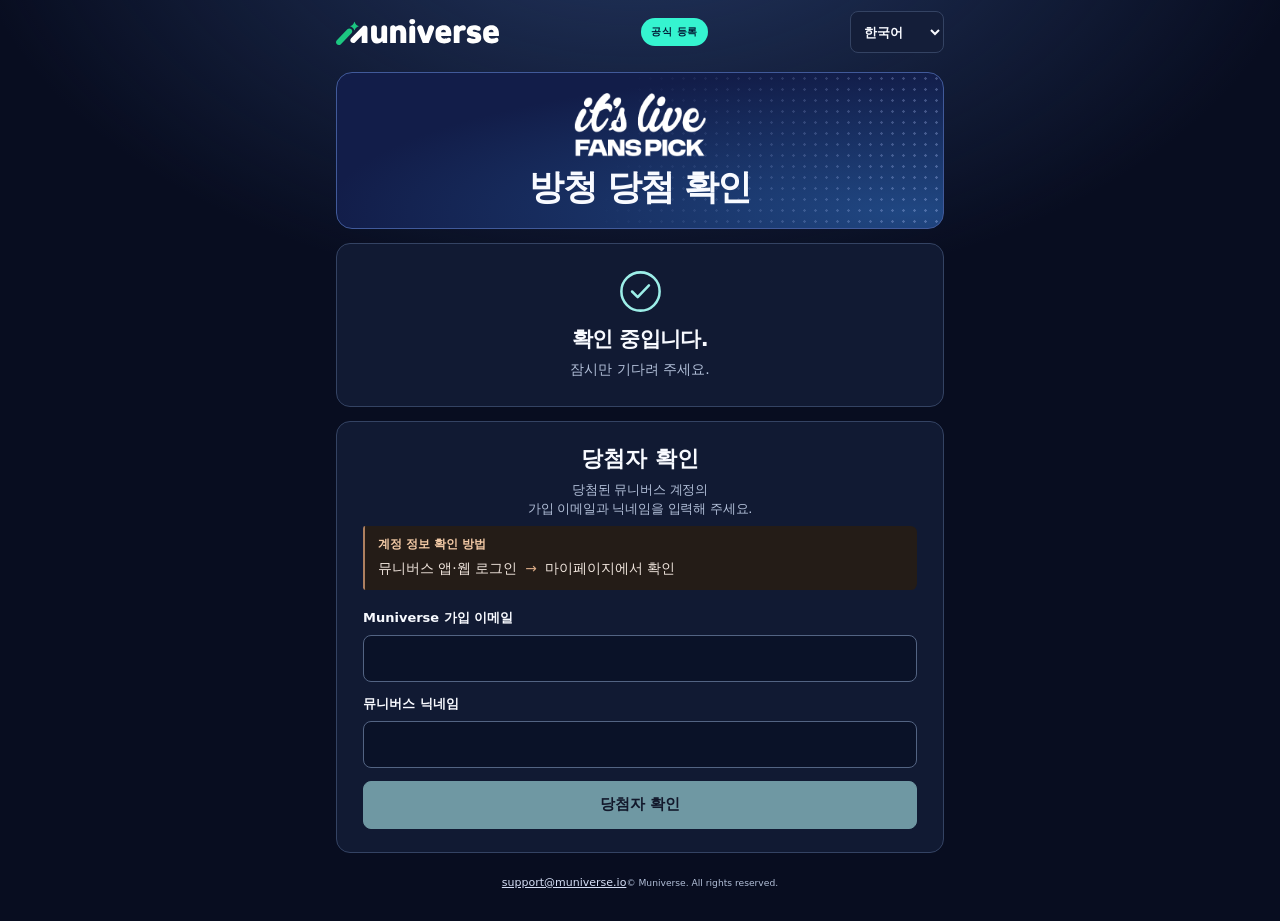
==== commit f520d4ba: "Match the account guide to the ENHYPEN lookup design" ====
--- a/index.html
+++ b/index.html
@@ -1,5 +1,5 @@
 <!doctype html>
-<html lang="ko" data-availability="blocked" data-page-state="closed"><head><meta charset="utf-8"><meta name="viewport" content="width=device-width,initial-scale=1,viewport-fit=cover"><meta name="color-scheme" content="dark"><meta name="referrer" content="no-referrer"><meta name="robots" content="noindex,nofollow,noarchive"><meta http-equiv="Content-Security-Policy" content="default-src 'none'; style-src 'self'; script-src 'self'; connect-src https://kkaoerbblpuszptiibvo.supabase.co; img-src 'self' data:; font-src 'self'; base-uri 'none'; form-action 'none'; object-src 'none'; upgrade-insecure-requests"><title>it's Live FANS PICK | 방청 당첨 확인</title><link rel="stylesheet" href="./styles.css?v=20261115-consent"><link rel="stylesheet" href="./registration-v2.css"><link rel="stylesheet" href="./winner-ui.css"><link rel="stylesheet" href="./account-help.css"><link rel="stylesheet" href="./closed-page.css?v=20260908-closed2"><link rel="stylesheet" href="/music-core-attendee/availability.css?v=3"><link rel="stylesheet" href="./attendance-layout.css"></head>
+<html lang="ko" data-availability="blocked" data-page-state="closed"><head><meta charset="utf-8"><meta name="viewport" content="width=device-width,initial-scale=1,viewport-fit=cover"><meta name="color-scheme" content="dark"><meta name="referrer" content="no-referrer"><meta name="robots" content="noindex,nofollow,noarchive"><meta http-equiv="Content-Security-Policy" content="default-src 'none'; style-src 'self'; script-src 'self'; connect-src https://kkaoerbblpuszptiibvo.supabase.co; img-src 'self' data:; font-src 'self'; base-uri 'none'; form-action 'none'; object-src 'none'; upgrade-insecure-requests"><title>it's Live FANS PICK | 방청 당첨 확인</title><link rel="stylesheet" href="./styles.css?v=20261115-consent"><link rel="stylesheet" href="./registration-v2.css"><link rel="stylesheet" href="./winner-ui.css"><link rel="stylesheet" href="./account-help.css?v=20261116-guide"><link rel="stylesheet" href="./closed-page.css?v=20260908-closed2"><link rel="stylesheet" href="/music-core-attendee/availability.css?v=3"><link rel="stylesheet" href="./attendance-layout.css"></head>
 <body class="attendance-compact" data-attendee-program="fans_pick"><main class="wrap"><header class="topbar"><a class="brand-home" href="./" aria-label="Muniverse"><img src="./assets/muniverse-logo.svg" alt="" width="163" height="26"></a><span class="production-badge" id="statusBadge">OFFICIAL REGISTRATION</span><div class="language-picker"><svg class="language-icon" viewBox="0 0 24 24" aria-hidden="true"><circle cx="12" cy="12" r="9"></circle><path d="M3 12h18M12 3c2.5 2.6 3.8 5.6 3.8 9S14.5 18.4 12 21M12 3C9.5 5.6 8.2 8.6 8.2 12S9.5 18.4 12 21"></path></svg><select class="lang" id="lang" aria-label="Language / 언어"><option value="ko">한국어</option><option value="ja">日本語</option><option value="en">English</option><option value="zh-TW">繁體中文</option><option value="zh-CN">简体中文</option></select></div></header>
 <section class="hero" aria-labelledby="heroTitle">
   <div class="hero-inner">
@@ -9,10 +9,9 @@
 </section>
 <section class="card closed-card" id="closedCard" aria-labelledby="closedTitle" aria-describedby="closedDesc" aria-live="polite"><div class="closed-content"><svg class="closed-icon" viewBox="0 0 80 80" aria-hidden="true"><circle cx="40" cy="40" r="34"></circle><path d="M25 40l10 10 20-21"></path></svg><h1 id="closedTitle">확인 중입니다.</h1><p class="lead closed-lead" id="closedDesc">잠시만 기다려 주세요.</p></div></section>
 <section class="card" id="step1"><div class="steps" aria-hidden="true"><i class="on"></i><i></i></div><h1 id="step1Title">당첨자 확인</h1><p class="lead" id="step1Desc">당첨된 뮤니버스 계정의
-가입 이메일과 닉네임을 입력해 주세요.</p><p class="account-help" id="step1AccountHelp">뮤니버스 로그인 후 마이페이지에서
-가입 이메일과 닉네임을 확인해 주세요.</p><div class="field"><label for="email" id="emailLabel">Muniverse 가입 이메일</label><input id="email" type="email" maxlength="254" autocomplete="email" inputmode="email"></div><div class="field"><label for="nickname" id="nicknameLabel">뮤니버스 닉네임</label><input id="nickname" maxlength="80" autocomplete="off"></div><div class="honeypot" aria-hidden="true"><label for="website">Website</label><input id="website" tabindex="-1" autocomplete="off"></div><div class="message" id="verifyMessage" role="status" aria-live="polite"></div><button class="primary" id="verifyBtn" type="button" disabled>당첨자 확인</button></section>
+가입 이메일과 닉네임을 입력해 주세요.</p><div class="lookup-help"><p class="lookup-help-title" id="accountHelpTitle">계정 정보 확인 방법</p><p class="lookup-help-steps"><span id="accountHelpSignIn">뮤니버스 앱·웹 로그인</span><span class="lookup-help-follow"><span class="lookup-help-arrow" aria-hidden="true">→</span><span id="accountHelpMyPage">마이페이지에서 확인</span></span></p></div><div class="field"><label for="email" id="emailLabel">Muniverse 가입 이메일</label><input id="email" type="email" maxlength="254" autocomplete="email" inputmode="email"></div><div class="field"><label for="nickname" id="nicknameLabel">뮤니버스 닉네임</label><input id="nickname" maxlength="80" autocomplete="off"></div><div class="honeypot" aria-hidden="true"><label for="website">Website</label><input id="website" tabindex="-1" autocomplete="off"></div><div class="message" id="verifyMessage" role="status" aria-live="polite"></div><button class="primary" id="verifyBtn" type="button" disabled>당첨자 확인</button></section>
 <section class="card hidden reserve-panel" id="reserve" aria-labelledby="reserveTitle" aria-live="polite"><h1 id="reserveTitle" tabindex="-1">예비 당첨자로 선정되셨습니다.</h1><p id="reserveBody">본 당첨자의 미등록으로 공석이 발생할 경우, 예비 당첨자 중 추가 당첨자를 선정해 개별 연락드립니다.</p><p id="reserveInstruction">추가 당첨 시 원활한 방청 안내를 위해 아래에서 방청자 정보를 미리 등록해 주세요.</p><p id="reserveNote" class="hint">정보 등록만으로는 방청이 확정되지 않습니다. 등록 후 개별적으로 최종 당첨 안내를 받으셔야 방청이 확정됩니다.</p></section>
 <section class="card hidden" id="step2"><div class="steps" aria-hidden="true"><i class="on"></i><i class="on"></i></div><h1 id="step2Title">방청자 정보 입력</h1><p class="lead" id="step2Desc">본인 확인과 방청 안내에 사용할 정보를 입력합니다.</p><div class="grid"><div class="field"><label for="name" id="nameLabel">이름</label><input id="name" maxlength="100" autocomplete="name"></div><div class="field"><label for="birthDate" id="birthLabel">생년월일</label><input id="birthDate" type="date" autocomplete="bday"></div><div class="field full-span"><label id="nationalityLabel">국적</label><div class="choice-row" role="radiogroup" aria-labelledby="nationalityLabel"><label class="choice-card"><input type="radio" name="nationalityMode" value="KR" checked><span id="nationalityKoreanLabel">한국인</span></label><label class="choice-card"><input type="radio" name="nationalityMode" value="NON_KR"><span id="nationalityForeignLabel">한국인 아님</span></label></div><div id="countryWrap" class="sub-field hidden"><label for="country" id="countryLabel">국가 선택</label><select id="country" autocomplete="country"></select></div><input id="nationality" type="hidden" value="KR"><p class="hint" id="nationalityHint"></p></div><div class="field full-span phone-field"><label id="phoneLabel">연락처</label><div class="choice-row" role="radiogroup" aria-labelledby="phoneLabel"><label class="choice-card"><input type="radio" name="phoneMode" value="KR" checked><span id="phoneKoreanLabel">한국 번호 있음</span></label><label class="choice-card"><input type="radio" name="phoneMode" value="INTL"><span id="phoneInternationalLabel">한국 번호 없음</span></label></div><div id="koreanPhoneWrap" class="sub-field"><input id="koreanPhone" type="tel" maxlength="20" autocomplete="tel-national" placeholder="010-1234-5678"></div><div id="internationalPhoneWrap" class="sub-field hidden"><input id="internationalPhone" type="tel" maxlength="40" autocomplete="tel" placeholder="+1 212 555 1234"></div><input id="phone" type="hidden"><p class="hint" id="phoneHint"></p></div></div><div class="field field-top"><label for="xAccount" id="xAccountLabel">X 계정</label><input id="xAccount" maxlength="100" autocomplete="off" autocapitalize="none" spellcheck="false" placeholder="@username"><p class="hint" id="xAccountHint">@아이디 또는 X 프로필 주소를 입력해 주세요.</p></div><div class="field field-top"><label for="contactEmail" id="contactLabel">방청 안내용 이메일</label><input id="contactEmail" type="email" maxlength="254" autocomplete="email"><p class="hint" id="contactHint"></p></div><div class="notice" id="noticeText">만 15세 이상만 참여할 수 있습니다. 방청 당일 사진이 있는 신분증이 필요합니다.</div><details class="privacy"><summary id="privacyTitle">개인정보 수집·이용 안내</summary><div class="privacy-panel" id="privacyText"></div></details><label class="consent-box"><input id="consent" type="checkbox" required><span id="consentLabel">[필수] 개인정보 수집·이용에 동의합니다.</span></label>
       <div class="message error" id="submitMessage" role="status" aria-live="polite"></div><button class="primary" id="submitBtn" type="button">방청자 정보 등록</button></section>
 <section class="card hidden" id="done" aria-live="polite"><div class="done-wrap"><div class="done-check" id="doneCheck">✓</div><h1 id="doneTitle">등록 완료</h1><p class="lead" id="doneDesc">방청자 정보가 정상적으로 등록되었습니다.</p></div></section><section class="card hidden already-card" id="already" aria-live="polite"><h1 id="alreadyMessage">이미 등록이 완료되었습니다.</h1><p id="alreadyReserveNote" class="lead hidden"></p></section><footer><a href="mailto:support@muniverse.io">support@muniverse.io</a><small>© Muniverse. All rights reserved.</small></footer></main>
-<script src="/music-core-attendee/availability.js?v=20260908-qa9" defer></script><script src="./backend-router.js?v=20260908-qa9" defer></script><script src="./app.js?v=20261115-consent" defer></script><script src="./account-help.js" defer></script><script src="./phone.js" defer></script><script src="./x-account.js?v=20261115-x-copy" defer></script><script src="./winner-ui.js" defer></script></body></html>
+<script src="/music-core-attendee/availability.js?v=20260908-qa9" defer></script><script src="./backend-router.js?v=20260908-qa9" defer></script><script src="./app.js?v=20261115-consent" defer></script><script src="./account-help.js?v=20261116-guide" defer></script><script src="./phone.js" defer></script><script src="./x-account.js?v=20261115-x-copy" defer></script><script src="./winner-ui.js" defer></script></body></html>
--- a/account-help.css
+++ b/account-help.css
@@ -1,37 +1,7 @@
-.account-help {
-  margin: -13px 0 21px;
-  color: #91a9ff;
-  font-size: 12px;
-  line-height: 1.55;
-  word-break: keep-all;
-}
-
-/* Top bar cleanup: remove the redundant registration badge and keep the
-   language control visually balanced on the right. */
-.production-badge {
-  display: none !important;
-}
-
-.topbar {
-  justify-content: flex-end !important;
-}
-
-.language-picker::after {
-  content: "▾" !important;
-  top: 50% !important;
-  right: 13px !important;
-  transform: translateY(-52%);
-  font-size: 14px !important;
-  line-height: 1 !important;
-  font-family: Arial, sans-serif;
-}
-
-.lang {
-  padding-right: 34px !important;
-}
-
-@media (max-width: 520px) {
-  .account-help {
-    font-size: 11.5px;
-  }
-}
+/* Match the ENHYPEN lookup guide. */
+.lookup-help { display: grid; gap: .28rem; margin: 0 0 1.15rem; padding: .65rem .8rem .72rem; border-left: 2px solid #ae8060; border-radius: .15rem .4rem .4rem .15rem; background: #241c17; text-align: left; }
+.lookup-help-title { margin: 0; color: #f2c9a5; font-size: .76rem; font-weight: 750; line-height: 1.45; }
+.lookup-help-steps { display: flex; align-items: baseline; flex-wrap: wrap; gap: .16rem .52rem; margin: 0; color: #f0e5dd; font-size: .86rem; line-height: 1.5; }
+.lookup-help-follow { display: inline-flex; align-items: baseline; gap: .52rem; }
+.lookup-help-steps span { word-break: keep-all; overflow-wrap: anywhere; }
+.lookup-help-arrow { color: #d9aa86; }
